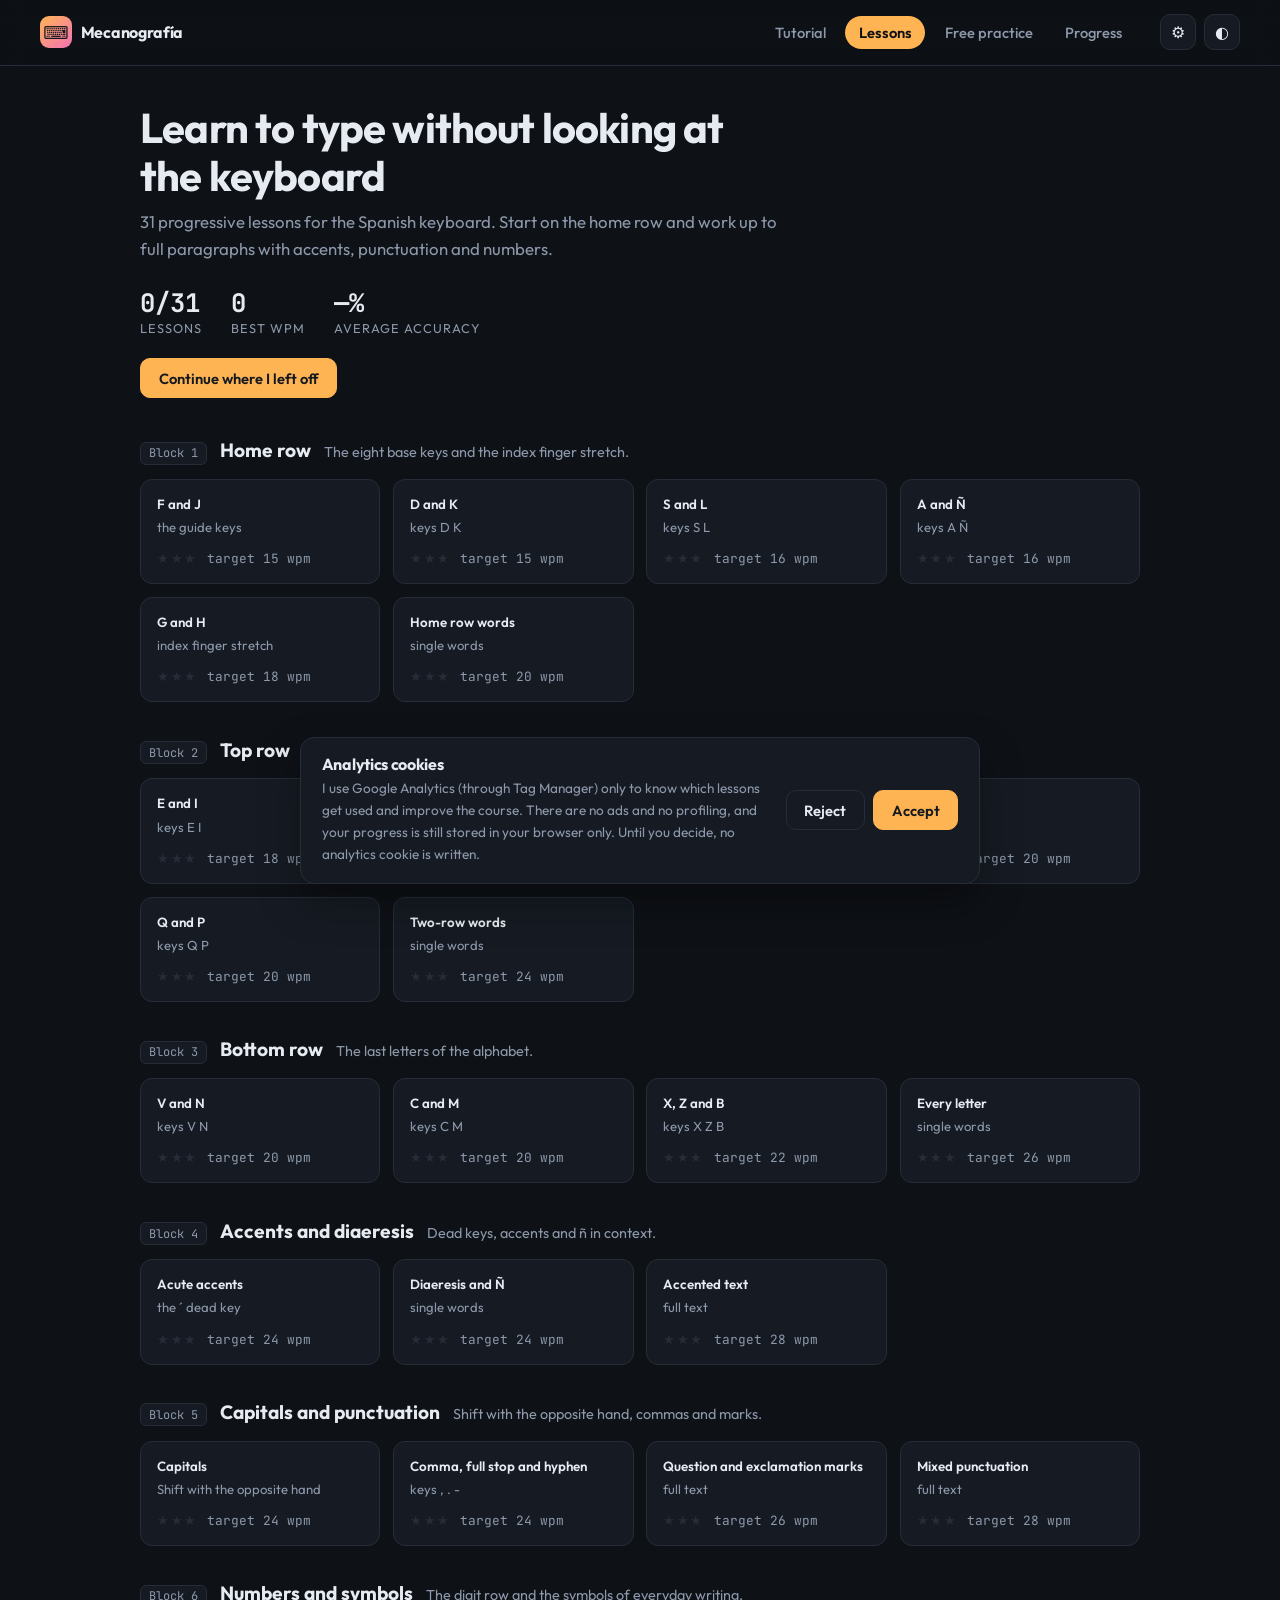
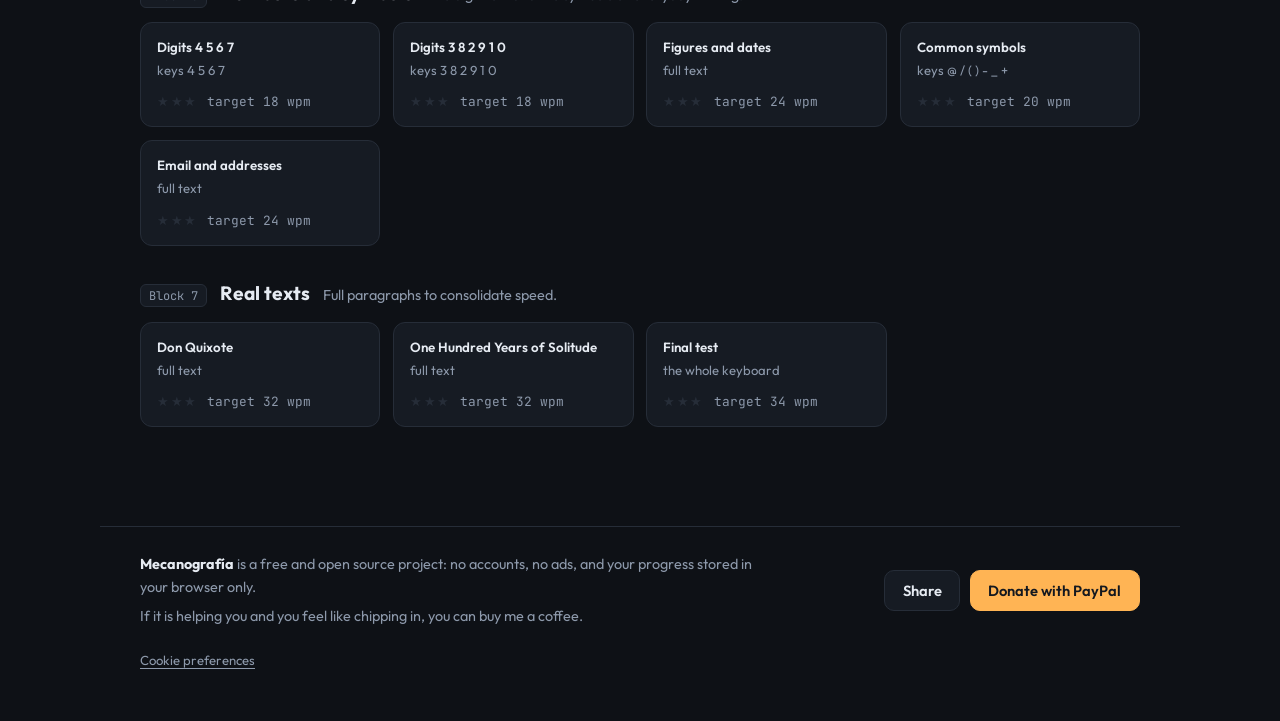
==== en/index.html @ 57cec9a4 "Publish one page per interface language The interface spoke two languages but the site was a single " ====
<!DOCTYPE html>
<html lang="en">
  <head>
    <meta charset="utf-8" />
    <meta name="viewport" content="width=device-width, initial-scale=1" />
    <!-- Google Consent Mode v2 defaults: nothing is stored until accepted -->
    <script>
      window.dataLayer = window.dataLayer || [];
      function gtag() {
        dataLayer.push(arguments);
      }
      gtag('consent', 'default', {
        ad_storage: 'denied',
        ad_user_data: 'denied',
        ad_personalization: 'denied',
        analytics_storage: 'denied',
        personalization_storage: 'denied',
        functionality_storage: 'granted',
        security_storage: 'granted',
        wait_for_update: 500,
      });
    </script>

    <!-- Google Tag Manager -->
    <script>
      (function (w, d, s, l, i) {
        w[l] = w[l] || [];
        w[l].push({ 'gtm.start': new Date().getTime(), event: 'gtm.js' });
        var f = d.getElementsByTagName(s)[0],
          j = d.createElement(s),
          dl = l != 'dataLayer' ? '&l=' + l : '';
        j.async = true;
        j.src = 'https://www.googletagmanager.com/gtm.js?id=' + i + dl;
        f.parentNode.insertBefore(j, f);
      })(window, document, 'script', 'dataLayer', 'GTM-M7VBLNGF');
    </script>
    <!-- End Google Tag Manager -->
    <!-- i18n:head — generated by tools/build-pages.mjs; edit the copy in js/i18n-copy.js -->
    <title>Mecanografía — learn to type without looking</title>
    <meta name="description" content="Touch typing course for the Spanish and English keyboard: finger placement tutorial, 31 progressive lessons per layout, eleven on-screen keyboard types and speed and accuracy statistics." />
    <link rel="canonical" href="https://dibanez.github.io/mecanografia/en/" />
    <link rel="alternate" hreflang="es" href="https://dibanez.github.io/mecanografia/" />
    <link rel="alternate" hreflang="en" href="https://dibanez.github.io/mecanografia/en/" />
    <link rel="alternate" hreflang="x-default" href="https://dibanez.github.io/mecanografia/" />
    <!-- Link preview. Update SITE in tools/build-pages.mjs if the site moves off GitHub Pages. -->
    <meta property="og:type" content="website" />
    <meta property="og:site_name" content="Mecanografía" />
    <meta property="og:title" content="Mecanografía — learn to type without looking" />
    <meta property="og:description" content="Free touch typing course for the Spanish and English keyboard: finger placement tutorial, 31 progressive lessons, on-screen keyboard and speed statistics." />
    <meta property="og:url" content="https://dibanez.github.io/mecanografia/en/" />
    <meta property="og:image" content="https://dibanez.github.io/mecanografia/og.png" />
    <meta property="og:image:width" content="1200" />
    <meta property="og:image:height" content="630" />
    <meta property="og:locale" content="en_GB" />
    <meta property="og:locale:alternate" content="es_ES" />
    <meta name="twitter:card" content="summary_large_image" />
    <!-- /i18n:head -->
    <link rel="icon" href="data:image/svg+xml,<svg xmlns='http://www.w3.org/2000/svg' viewBox='0 0 100 100'><text y='.9em' font-size='90'>⌨️</text></svg>" />
    <link rel="preconnect" href="https://fonts.googleapis.com" />
    <link rel="preconnect" href="https://fonts.gstatic.com" crossorigin />
    <link
      href="https://fonts.googleapis.com/css2?family=Outfit:wght@400;600;700&family=JetBrains+Mono:wght@400;500;700&display=swap"
      rel="stylesheet"
    />
    <link rel="stylesheet" href="../css/styles.css" />
  </head>
  <body>
    <!-- Google Tag Manager (noscript) -->
    <noscript
      ><iframe
        src="https://www.googletagmanager.com/ns.html?id=GTM-M7VBLNGF"
        height="0"
        width="0"
        style="display: none; visibility: hidden"
      ></iframe
    ></noscript>
    <!-- End Google Tag Manager (noscript) -->

    <header class="topbar">
      <a class="brand" href="#/lecciones">
        <span class="brand__mark">⌨</span>
        <span class="brand__name">Mecanografía</span>
      </a>
      <nav class="nav">
        <a class="nav__link" href="#/tutorial" data-view="tutorial" data-i18n="nav.tutorial">Tutorial</a>
        <a class="nav__link" href="#/lecciones" data-view="lessons" data-i18n="nav.lessons">Lessons</a>
        <a class="nav__link" href="#/libre" data-view="free" data-i18n="nav.free">Free practice</a>
        <a class="nav__link" href="#/progreso" data-view="progress" data-i18n="nav.progress">Progress</a>
      </nav>
      <div class="topbar__actions">
        <a class="language-offer" id="language-offer" href="./" hidden></a>
        <button
          class="icon-button"
          id="settings-open"
          type="button"
          title="Settings"
          aria-label="Settings"
          data-i18n-attr="title:topbar.settings, aria-label:topbar.settings"
        >
          <span aria-hidden="true">⚙</span>
        </button>
        <button
          class="icon-button"
          id="theme-toggle"
          type="button"
          title="Switch theme"
          aria-label="Switch theme"
          data-i18n-attr="title:topbar.theme, aria-label:topbar.theme"
        >
          <span aria-hidden="true">◐</span>
        </button>
      </div>
    </header>

    <main id="main">
      <!-- Tutorial -->
      <section class="view" id="view-tutorial" hidden>
        <div class="hero">
          <h1 data-i18n="tutorial.title">How to start touch typing</h1>
          <p data-i18n-html="tutorial.intro">Typing without looking is a motor skill: you do not understand it, you train it. These seven steps are everything you need to know before the first lesson. You are practising with the <b id="tutorial-layout-name">—</b> layout on a <b id="tutorial-form-name">—</b> keyboard; you can change both in Settings.</p>
        </div>

        <ol class="steps">
          <li class="step">
            <h2 data-i18n="tutorial.step1.title">Set up your desk</h2>
            <p data-i18n="tutorial.step1.lead">Good posture prevents injuries and, along the way, removes mistakes.</p>
            <ul class="checklist">
              <li data-i18n-html="tutorial.step1.item1">Back against the chair and feet flat on the floor.</li>
              <li data-i18n-html="tutorial.step1.item2">Elbows close to your body, at roughly 90°.</li>
              <li data-i18n-html="tutorial.step1.item3">Wrists <b>in the air</b> and straight: the fingers move, not the arms.</li>
              <li data-i18n-html="tutorial.step1.item4">Top of the screen at eye level, about an arm away.</li>
              <li data-i18n-html="tutorial.step1.item5">Keyboard flat or barely tilted, centred with the space bar in front of you.</li>
            </ul>
          </li>

          <li class="step">
            <h2 data-i18n="tutorial.step2.title">Put your hands on the home row</h2>
            <p data-i18n="tutorial.step2.lead">The home row is the resting position: the eight non-thumb fingers always sit there and come back to it after every keystroke.</p>
            <div class="homerow">
              <div class="homerow__hand">
                <span class="homerow__label" data-i18n="tutorial.step2.left">Left hand</span>
                <span class="homerow__keys" id="tutorial-home-left"></span>
              </div>
              <div class="homerow__hand">
                <span class="homerow__label" data-i18n="tutorial.step2.right">Right hand</span>
                <span class="homerow__keys" id="tutorial-home-right"></span>
              </div>
            </div>
            <p data-i18n-html="tutorial.step2.bumps">Find the two <b>bumps</b> on the <kbd>F</kbd> and <kbd>J</kbd> keys: they are the tactile signal that lets you place your hands without looking. Rest your index fingers there, let the rest fall into place and keep the thumbs over the space bar.</p>
          </li>

          <li class="step">
            <h2 data-i18n="tutorial.step3.title">Every finger owns its territory</h2>
            <p data-i18n="tutorial.step3.lead">Each key is always pressed with the same finger, and that finger returns to its home key. Hover (or tap) a finger to see which keys it takes care of.</p>
            <div class="fingers-legend" id="tutorial-fingers"></div>
            <div class="tutorial__guide">
              <div class="hands" id="tutorial-hands"></div>
              <div class="keyboard" id="tutorial-keyboard" aria-hidden="true"></div>
            </div>
            <p class="step__note" data-i18n-html="tutorial.step3.note">Home row keys carry an underline. The index fingers are the only ones that stretch to two columns: <kbd>G</kbd> and <kbd>H</kbd> are theirs.</p>
          </li>

          <li class="step">
            <h2 data-i18n="tutorial.step4.title">Thumbs only press the space bar</h2>
            <p data-i18n-html="tutorial.step4.body">Nothing else. The usual advice is to always use the same thumb (the one on your dominant hand) and leave the other resting. Space is the most frequent key in any text: hitting it with a random finger costs you the hand position on every word.</p>
          </li>

          <li class="step">
            <h2 data-i18n="tutorial.step5.title">Capitals: Shift with the opposite hand</h2>
            <p data-i18n-html="tutorial.step5.body">For a letter on the left hand, hold <kbd>⇧</kbd> with the <b>right</b> little finger, and the other way round. Never with the same hand that presses the letter: it twists your wrist and costs you the home row. <kbd>Caps Lock</kbd> is not used to write text.</p>
            <p class="step__note" data-i18n-html="tutorial.step5.note">On the on-screen keyboard the letter and the Shift you need light up together.</p>
          </li>

          <li class="step">
            <h2 data-i18n="tutorial.step6.title">How to practise</h2>
            <ul class="checklist">
              <li data-i18n-html="tutorial.step6.item1"><b>Do not look at your hands.</b> Cover them with a cloth the first few days if you need to.</li>
              <li data-i18n-html="tutorial.step6.item2"><b>Accuracy before speed.</b> Speed arrives on its own; learnt mistakes do not leave on their own.</li>
              <li data-i18n-html="tutorial.step6.item3"><b>Steady rhythm.</b> Slow and regular beats bursts: your ear tells you when the rhythm breaks.</li>
              <li data-i18n-html="tutorial.step6.item4"><b>10-15 minutes a day.</b> Every day is worth far more than two hours on Sunday.</li>
              <li data-i18n-html="tutorial.step6.item5"><b>Always return to the home row</b> after every keystroke, even if it takes longer.</li>
              <li data-i18n-html="tutorial.step6.item6"><b>Repeat the lesson</b> until three stars before moving on.</li>
            </ul>
          </li>

          <li class="step">
            <h2 data-i18n="tutorial.step7.title">Common mistakes</h2>
            <ul class="checklist checklist--warn">
              <li data-i18n-html="tutorial.step7.item1">Watching the on-screen keyboard instead of the text: use it only when you get lost.</li>
              <li data-i18n-html="tutorial.step7.item2">Rushing before mastering the lesson: below 95% accuracy, slow down.</li>
              <li data-i18n-html="tutorial.step7.item3">Hitting the keys hard; brushing them is enough.</li>
              <li data-i18n-html="tutorial.step7.item4">Resting your wrists while typing.</li>
              <li data-i18n-html="tutorial.step7.item5">Always using the same Shift, or dodging the little finger with the one next to it.</li>
              <li data-i18n-html="tutorial.step7.item6">Looking down "only for the numbers": they are part of the course too.</li>
            </ul>
          </li>
        </ol>

        <div class="panel">
          <h3 data-i18n="tutorial.speed.title">What speed to expect</h3>
          <p data-i18n="tutorial.speed.lead">WPM is words per minute, counting five keystrokes per word. Writing by hand is about 20 WPM; hunting and pecking with two fingers, between 25 and 30.</p>
          <div class="table-wrap">
            <table class="table">
              <thead>
                <tr>
                  <th data-i18n="tutorial.speed.col1">wpm</th>
                  <th data-i18n="tutorial.speed.col2">Level</th>
                </tr>
              </thead>
              <tbody>
                <tr><td>15-25</td><td data-i18n="tutorial.speed.row1">You already type without looking. The goal of the first blocks.</td></tr>
                <tr><td>30-40</td><td data-i18n="tutorial.speed.row2">Fluency: you type almost as fast as you think the sentence.</td></tr>
                <tr><td>50-60</td><td data-i18n="tutorial.speed.row3">Solid professional level.</td></tr>
                <tr><td>70+</td><td data-i18n="tutorial.speed.row4">Fast: from here on accuracy rules, not the fingers.</td></tr>
              </tbody>
            </table>
          </div>
          <div class="panel__actions">
            <button class="button button--primary" id="tutorial-start" type="button"></button>
          </div>
        </div>
      </section>

      <!-- Lessons -->
      <section class="view" id="view-lessons" hidden>
        <div class="hero">
          <h1 data-i18n="lessons.title">Learn to type without looking at the keyboard</h1>
          <p id="hero-lead"></p>
          <div class="hero__stats" id="hero-stats"></div>
          <button class="button button--primary" id="continue-button" type="button" data-i18n="lessons.continue">Continue where I left off</button>
        </div>
        <div id="blocks"></div>
      </section>

      <!-- Practice -->
      <section class="view view--practice" id="view-practice" hidden>
        <div class="practice__head">
          <div>
            <a class="back-link" href="#/lecciones" data-i18n="practice.back">← Lessons</a>
            <h2 id="practice-title">Lección</h2>
            <p class="practice__subtitle" id="practice-subtitle"></p>
          </div>
          <div class="practice__controls">
            <button class="button" id="restart-button" type="button">
              <span data-i18n="practice.restart">Restart</span> <kbd>Esc</kbd>
            </button>
            <button class="button" id="next-button" type="button" hidden data-i18n="practice.next">Next lesson →</button>
          </div>
        </div>

        <div class="metrics">
          <div class="metric"><span class="metric__value" id="metric-wpm">0</span><span class="metric__label" data-i18n="metric.wpm">wpm</span></div>
          <div class="metric"><span class="metric__value" id="metric-accuracy">100%</span><span class="metric__label" data-i18n="metric.accuracy">accuracy</span></div>
          <div class="metric"><span class="metric__value" id="metric-errors">0</span><span class="metric__label" data-i18n="metric.errors">errors</span></div>
          <div class="metric"><span class="metric__value" id="metric-time">0:00</span><span class="metric__label" data-i18n="metric.time">time</span></div>
        </div>
        <div class="progressbar"><div class="progressbar__fill" id="progress-fill"></div></div>

        <div
          class="typing"
          id="typing"
          tabindex="0"
          role="textbox"
          aria-label="Typing area"
          data-i18n-attr="aria-label:practice.area"
        >
          <div class="typing__text" id="typing-text"></div>
          <div class="typing__hint" id="typing-hint" data-i18n="practice.hint">Start typing to run the clock</div>
        </div>

        <div class="guide">
          <div class="hands" id="hands"></div>
          <div class="keyboard" id="keyboard" aria-hidden="true"></div>
        </div>
      </section>

      <!-- Free practice -->
      <section class="view" id="view-free" hidden>
        <div class="panel">
          <h2 data-i18n="free.title">Free practice</h2>
          <p data-i18n="free.lead">Paste whatever text you want to practise and press start.</p>
          <textarea
            id="free-text"
            rows="6"
            placeholder="Type or paste your text here…"
            data-i18n-attr="placeholder:free.placeholder"
          ></textarea>
          <div class="panel__actions">
            <button class="button button--primary" id="free-start" type="button" data-i18n="free.start">Start</button>
            <button class="button" id="free-sample" type="button" data-i18n="free.sample">Sample text</button>
          </div>
        </div>
      </section>

      <!-- Progress -->
      <section class="view" id="view-progress" hidden>
        <div class="view__head">
          <h2 data-i18n="progress.title">Your progress</h2>
          <button class="button" id="share-progress" type="button" data-i18n="progress.share">Share my progress</button>
        </div>
        <div class="metrics metrics--wide" id="progress-summary"></div>
        <div class="panel">
          <h3 data-i18n="progress.chart">Speed per session</h3>
          <div class="chart" id="progress-chart"></div>
        </div>
        <div class="panel">
          <h3 data-i18n="progress.weak">The keys that fight back</h3>
          <div class="chips" id="weak-keys"></div>
        </div>
        <div class="panel">
          <h3 data-i18n="progress.history">History</h3>
          <div class="table-wrap"><table class="table" id="history-table"></table></div>
          <div class="panel__actions">
            <button class="button button--danger" id="clear-progress" type="button" data-i18n="progress.clear">Delete progress</button>
          </div>
        </div>
      </section>
    </main>

    <footer class="footer">
      <div class="footer__text">
        <p data-i18n-html="footer.pitch"><b>Mecanografía</b> is a free and open source project: no accounts, no ads, and your progress stored in your browser only.</p>
        <p data-i18n="footer.donateLead">If it is helping you and you feel like chipping in, you can buy me a coffee.</p>
      </div>
      <div class="footer__actions">
        <button class="button" id="share-project" type="button" data-i18n="footer.share">Share</button>
        <a
          class="button button--primary footer__donate"
          href="https://paypal.me/dibanez1979"
          target="_blank"
          rel="noopener noreferrer"
          data-i18n="footer.donate"
          >Donate with PayPal</a>
      </div>
      <p class="footer__legal">
        <button class="link-button" id="consent-settings" type="button" data-i18n="footer.consent">Cookie preferences</button>
      </p>
    </footer>

    <!-- Cookie banner -->
    <section
      class="consent"
      id="consent-banner"
      role="dialog"
      aria-label="Cookie notice"
      data-i18n-attr="aria-label:consent.label"
      hidden
    >
      <div class="consent__text">
        <h2 data-i18n="consent.title">Analytics cookies</h2>
        <p data-i18n="consent.body">I use Google Analytics (through Tag Manager) only to know which lessons get used and improve the course. There are no ads and no profiling, and your progress is still stored in your browser only. Until you decide, no analytics cookie is written.</p>
      </div>
      <div class="consent__actions">
        <button class="button" type="button" data-consent="denied" data-i18n="consent.deny">Reject</button>
        <button class="button button--primary" type="button" data-consent="granted" data-i18n="consent.accept">Accept</button>
      </div>
    </section>

    <!-- Settings: interface language, layout and physical keyboard shape -->
    <dialog class="settings" id="settings-dialog">
      <h2 data-i18n="settings.title">Settings</h2>

      <label class="field">
        <span class="field__label" data-i18n="settings.language">Interface language</span>
        <select class="select" id="setting-language"></select>
      </label>

      <label class="field">
        <span class="field__label" data-i18n="settings.layout">Keyboard layout</span>
        <select class="select" id="setting-layout"></select>
      </label>
      <p class="field__hint" data-i18n="settings.layoutHint">The layout decides which character each key types, and with it the course: Spanish or English keyboard.</p>
      <p class="field__hint field__hint--warn" id="setting-apple-note" hidden></p>

      <label class="field">
        <span class="field__label" data-i18n="settings.form">Keyboard type</span>
        <select class="select" id="setting-form"></select>
      </label>
      <p class="field__hint" id="setting-form-note"></p>
      <p class="field__hint field__hint--warn" id="setting-layer-note" hidden data-i18n="settings.layerNote">On this keyboard the digits and some symbols live on a layer. Whenever one comes up, the layer key lights up.</p>

      <div class="settings__preview"><div class="keyboard" id="settings-keyboard" aria-hidden="true"></div></div>

      <fieldset class="settings__group">
        <legend data-i18n="settings.display">While practising</legend>
        <label class="check">
          <input type="checkbox" id="setting-keyboard" />
          <span data-i18n="settings.showKeyboard">Show the on-screen keyboard</span>
        </label>
        <label class="check">
          <input type="checkbox" id="setting-hands" />
          <span data-i18n="settings.showHands">Show the hand guide</span>
        </label>
      </fieldset>

      <div class="settings__actions">
        <button class="button button--primary" id="settings-close" type="button" data-i18n="settings.close">Close</button>
      </div>
    </dialog>

    <!-- Share dialog (fallback when the browser has no native share sheet) -->
    <dialog class="share" id="share-dialog">
      <h2 id="share-title" data-i18n="share.title">Share</h2>
      <p class="share__preview" id="share-preview"></p>
      <div class="share__targets" id="share-targets"></div>
      <div class="share__actions">
        <button class="button" id="share-copy" type="button" data-i18n="share.copy">Copy text and link</button>
        <button class="button" id="share-close" type="button" data-i18n="share.close">Close</button>
      </div>
    </dialog>

    <!-- Result dialog -->
    <dialog class="result" id="result-dialog">
      <h2 id="result-title" data-i18n="result.title">Lesson completed!</h2>
      <div class="result__stars" id="result-stars"></div>
      <div class="metrics">
        <div class="metric"><span class="metric__value" id="result-wpm">0</span><span class="metric__label" data-i18n="metric.wpm">wpm</span></div>
        <div class="metric"><span class="metric__value" id="result-accuracy">0%</span><span class="metric__label" data-i18n="metric.accuracy">accuracy</span></div>
        <div class="metric"><span class="metric__value" id="result-errors">0</span><span class="metric__label" data-i18n="metric.errors">errors</span></div>
        <div class="metric"><span class="metric__value" id="result-time">0:00</span><span class="metric__label" data-i18n="metric.time">time</span></div>
      </div>
      <p class="result__note" id="result-note"></p>
      <div class="result__actions">
        <button class="button" id="result-share" type="button" data-i18n="share.title">Share</button>
        <button class="button" id="result-repeat" type="button" data-i18n="result.repeat">Repeat</button>
        <button class="button button--primary" id="result-next" type="button" data-i18n="result.next">Next lesson</button>
      </div>
    </dialog>

    <script type="module" src="../js/consent.js"></script>
    <script type="module" src="../js/app.js"></script>
  </body>
</html>
---- css/styles.css ----
/* ---------------------------------------------------------------- tokens */
:root {
  --bg: #0e1116;
  --bg-elevated: #161b23;
  --bg-sunken: #0a0d12;
  --border: #262d38;
  --text: #e6ebf2;
  --text-muted: #8d99ab;
  --accent: #ffb454;
  --accent-strong: #ff9f1c;
  --ok: #46d39a;
  --error: #ff5f6d;
  --radius: 14px;
  --shadow: 0 18px 40px rgb(0 0 0 / 35%);

  --finger-5: #f472b6; /* meñique */
  --finger-4: #a78bfa; /* anular */
  --finger-3: #38bdf8; /* corazón */
  --finger-2: #34d399; /* índice */
  --finger-t: #fbbf24; /* pulgar */

  --font-ui: 'Outfit', system-ui, -apple-system, 'Segoe UI', sans-serif;
  --font-mono: 'JetBrains Mono', ui-monospace, 'SF Mono', 'Cascadia Mono', monospace;
}

[data-theme='light'] {
  --bg: #f6f7fb;
  --bg-elevated: #ffffff;
  --bg-sunken: #eceff5;
  --border: #dfe3ec;
  --text: #131722;
  --text-muted: #5f6b80;
  --accent: #e07b00;
  --accent-strong: #c96a00;
  --ok: #129b6c;
  --error: #d92b3d;
  --shadow: 0 12px 30px rgb(16 24 40 / 10%);
}

* { box-sizing: border-box; }

body {
  margin: 0;
  background: var(--bg);
  color: var(--text);
  font-family: var(--font-ui);
  -webkit-font-smoothing: antialiased;
}

h1, h2, h3 { line-height: 1.15; letter-spacing: -0.02em; }
h1 { font-size: clamp(1.8rem, 4vw, 2.6rem); margin: 0 0 0.6rem; }
h2 { font-size: 1.5rem; margin: 0 0 0.4rem; }
h3 { font-size: 1.05rem; margin: 0 0 0.8rem; }
p { color: var(--text-muted); line-height: 1.6; margin: 0 0 1rem; }

kbd {
  font-family: var(--font-mono);
  font-size: 0.7em;
  padding: 0.1em 0.4em;
  border: 1px solid var(--border);
  border-bottom-width: 2px;
  border-radius: 5px;
  color: var(--text-muted);
}

/* --------------------------------------------------------------- topbar */
.topbar {
  display: flex;
  align-items: center;
  gap: 1.5rem;
  padding: 0.9rem clamp(1rem, 4vw, 2.5rem);
  border-bottom: 1px solid var(--border);
  background: color-mix(in srgb, var(--bg) 85%, transparent);
  position: sticky;
  top: 0;
  z-index: 10;
  backdrop-filter: blur(10px);
}

.brand { display: flex; align-items: center; gap: 0.55rem; text-decoration: none; color: var(--text); }
.brand__mark {
  display: grid;
  place-items: center;
  width: 32px; height: 32px;
  border-radius: 9px;
  background: linear-gradient(140deg, var(--accent), var(--finger-5));
  color: #14181f;
  font-size: 1.1rem;
}
.brand__name { font-weight: 700; letter-spacing: -0.02em; }

.nav { display: flex; gap: 0.35rem; margin-left: auto; }
.nav__link {
  padding: 0.45rem 0.85rem;
  border-radius: 999px;
  color: var(--text-muted);
  text-decoration: none;
  font-size: 0.92rem;
  font-weight: 500;
}
.nav__link:hover { color: var(--text); background: var(--bg-elevated); }
.nav__link.is-active { color: var(--bg); background: var(--accent); font-weight: 600; }

.icon-button {
  width: 36px; height: 36px;
  border-radius: 10px;
  border: 1px solid var(--border);
  background: var(--bg-elevated);
  color: var(--text);
  cursor: pointer;
  font-size: 1rem;
}
.icon-button:hover { border-color: var(--accent); }

@media (max-width: 640px) {
  .topbar { flex-wrap: wrap; gap: 0.6rem 0.8rem; }
  .nav { order: 3; width: 100%; margin-left: 0; justify-content: space-between; overflow-x: auto; }
  .nav__link { flex: 1 0 auto; text-align: center; padding: 0.45rem 0.55rem; font-size: 0.85rem; white-space: nowrap; }
  .topbar__actions { margin-left: auto; }
}

/* ---------------------------------------------------------------- layout */
main { max-width: 1080px; margin: 0 auto; padding: clamp(1.2rem, 3vw, 2.5rem) clamp(1rem, 4vw, 2.5rem) 4rem; }
.view[hidden] { display: none; }

.button {
  font-family: inherit;
  font-size: 0.92rem;
  font-weight: 600;
  padding: 0.6rem 1.1rem;
  border-radius: 10px;
  border: 1px solid var(--border);
  background: var(--bg-elevated);
  color: var(--text);
  cursor: pointer;
  transition: transform 0.08s ease, border-color 0.15s ease;
}
.button:hover { border-color: var(--accent); }
.button:active { transform: translateY(1px); }
.button--primary { background: var(--accent); border-color: var(--accent); color: #14181f; }
.button--primary:hover { background: var(--accent-strong); border-color: var(--accent-strong); }
.button--danger { color: var(--error); }
.button--danger:hover { border-color: var(--error); }

.panel {
  background: var(--bg-elevated);
  border: 1px solid var(--border);
  border-radius: var(--radius);
  padding: 1.4rem;
  margin-bottom: 1.5rem;
}
.panel__actions { display: flex; gap: 0.6rem; flex-wrap: wrap; margin-top: 1rem; }

textarea {
  width: 100%;
  font-family: var(--font-mono);
  font-size: 0.95rem;
  line-height: 1.6;
  padding: 0.9rem;
  border-radius: 10px;
  border: 1px solid var(--border);
  background: var(--bg-sunken);
  color: var(--text);
  resize: vertical;
}
textarea:focus { outline: 2px solid var(--accent); outline-offset: 1px; }

/* ------------------------------------------------------------------ hero */
.hero { margin-bottom: 2.5rem; max-width: 640px; }
.hero p { font-size: 1.05rem; }
.hero__stats { display: flex; gap: 1.8rem; margin: 1.4rem 0; flex-wrap: wrap; }
.hero__stat { display: flex; flex-direction: column; }
.hero__stat b { font-size: 1.6rem; font-family: var(--font-mono); }
.hero__stat span { font-size: 0.8rem; color: var(--text-muted); text-transform: uppercase; letter-spacing: 0.08em; }

/* --------------------------------------------------------------- lessons */
.block { margin-bottom: 2.2rem; }
.block__head { display: flex; align-items: baseline; gap: 0.8rem; margin-bottom: 0.9rem; flex-wrap: wrap; }
.block__number {
  font-family: var(--font-mono);
  font-size: 0.75rem;
  padding: 0.15rem 0.5rem;
  border-radius: 6px;
  background: var(--bg-elevated);
  border: 1px solid var(--border);
  color: var(--text-muted);
}
.block__title { font-size: 1.2rem; font-weight: 700; }
.block__description { color: var(--text-muted); font-size: 0.9rem; }

.lesson-grid { display: grid; grid-template-columns: repeat(auto-fill, minmax(210px, 1fr)); gap: 0.8rem; }

.lesson-card {
  display: flex;
  flex-direction: column;
  gap: 0.45rem;
  text-align: left;
  padding: 1rem;
  border-radius: 12px;
  border: 1px solid var(--border);
  background: var(--bg-elevated);
  color: inherit;
  font-family: inherit;
  cursor: pointer;
  position: relative;
  overflow: hidden;
  transition: transform 0.12s ease, border-color 0.12s ease;
}
.lesson-card:hover { transform: translateY(-2px); border-color: var(--accent); }
.lesson-card.is-done { border-color: color-mix(in srgb, var(--ok) 45%, var(--border)); }
.lesson-card__title { font-weight: 600; }
.lesson-card__subtitle { font-size: 0.82rem; color: var(--text-muted); }
.lesson-card__meta { display: flex; align-items: center; gap: 0.6rem; margin-top: auto; padding-top: 0.5rem; font-size: 0.8rem; color: var(--text-muted); font-family: var(--font-mono); }
.stars { letter-spacing: 0.12em; color: var(--accent); }
.stars--empty { color: var(--border); }

/* -------------------------------------------------------------- practice */
.view--practice { max-width: 1080px; }
.practice__head { display: flex; justify-content: space-between; align-items: flex-start; gap: 1rem; flex-wrap: wrap; margin-bottom: 1.2rem; }
.practice__subtitle { margin: 0; font-size: 0.9rem; }
.practice__controls { display: flex; gap: 0.5rem; }
.back-link { display: inline-block; margin-bottom: 0.5rem; color: var(--text-muted); text-decoration: none; font-size: 0.85rem; }
.back-link:hover { color: var(--accent); }

.metrics { display: flex; gap: 0.7rem; flex-wrap: wrap; margin-bottom: 0.7rem; }
.metrics--wide { margin-bottom: 1.5rem; }
.metric {
  flex: 1 1 110px;
  background: var(--bg-elevated);
  border: 1px solid var(--border);
  border-radius: 12px;
  padding: 0.7rem 0.9rem;
  display: flex;
  flex-direction: column;
  gap: 0.15rem;
}
.metric__value { font-family: var(--font-mono); font-size: 1.5rem; font-weight: 700; line-height: 1; }
.metric__label { font-size: 0.72rem; text-transform: uppercase; letter-spacing: 0.09em; color: var(--text-muted); }

.progressbar { height: 5px; border-radius: 999px; background: var(--bg-sunken); overflow: hidden; margin-bottom: 1.4rem; }
.progressbar__fill { height: 100%; width: 0; background: linear-gradient(90deg, var(--accent), var(--ok)); transition: width 0.15s ease; }

.typing {
  background: var(--bg-elevated);
  border: 1px solid var(--border);
  border-radius: var(--radius);
  padding: 1.6rem clamp(1rem, 3vw, 2rem);
  margin-bottom: 1.4rem;
  cursor: text;
  outline: none;
}
.typing:focus-visible, .typing.is-focused { border-color: var(--accent); }
.typing__text {
  font-family: var(--font-mono);
  font-size: clamp(1.05rem, 2.4vw, 1.45rem);
  line-height: 2.1;
  letter-spacing: 0.02em;
  word-break: normal;
  overflow-wrap: break-word;
}
.typing__hint { margin-top: 1rem; font-size: 0.82rem; color: var(--text-muted); }

.word { white-space: nowrap; }
.ch { position: relative; border-radius: 3px; transition: color 0.06s linear; color: var(--text-muted); }
.ch--space { white-space: pre; }
.ch.is-correct { color: var(--ok); }
.ch.is-fixed { color: color-mix(in srgb, var(--ok) 55%, var(--text-muted)); }
.ch.is-wrong { color: var(--error); background: color-mix(in srgb, var(--error) 22%, transparent); }
.ch.is-wrong.ch--space { background: color-mix(in srgb, var(--error) 40%, transparent); }
.ch.is-current { color: var(--text); background: color-mix(in srgb, var(--accent) 26%, transparent); box-shadow: inset 0 -2px 0 var(--accent); }
.typing.is-shaking { animation: shake 0.16s ease; }

@keyframes shake {
  0%, 100% { transform: translateX(0); }
  33% { transform: translateX(-3px); }
  66% { transform: translateX(3px); }
}

/* ---------------------------------------------------- keyboard and hands */
.guide { display: grid; grid-template-columns: minmax(0, 1fr); gap: 1.2rem; }
@media (min-width: 900px) { .guide { grid-template-columns: 210px minmax(0, 1fr); align-items: center; } }

.keyboard {
  --key-unit: 40px;
  display: flex;
  align-items: flex-start;
  gap: 16px;
  background: var(--bg-elevated);
  border: 1px solid var(--border);
  border-radius: var(--radius);
  padding: 10px;
  overflow-x: auto;
}
.keyboard[hidden], .hands[hidden] { display: none; }

.keyboard__section { flex: 0 0 auto; display: flex; flex-direction: column; }
.keyboard__lines { display: flex; flex-direction: column; gap: 5px; }
.keyboard__row { display: flex; gap: 5px; }
.keyboard__column { display: flex; flex-direction: column; gap: 5px; }

/* Columnar boards stagger each column by the length of its finger. */
.keyboard__section--columns .keyboard__lines { flex-direction: row; gap: 5px; align-items: flex-start; }
.keyboard__section--columns .keyboard__column {
  transform: translateY(calc(var(--offset, 0) * var(--key-unit)));
}
/* Columns are shifted with a transform, so the cluster clears the deepest one. */
.keyboard__thumbs { display: flex; gap: 5px; margin-top: calc(var(--key-unit) * 0.45); }
.keyboard__thumbs .key { font-size: 0.6rem; }
.keyboard__thumbs--left { justify-content: flex-end; transform: rotate(7deg); transform-origin: top right; }
.keyboard__thumbs--right { justify-content: flex-start; transform: rotate(-7deg); transform-origin: top left; }

/* Two-piece boards: a wider gap and a hint of tenting. */
.keyboard--split { gap: 34px; padding: 18px 14px; }
.keyboard--split .keyboard__section { transform-origin: bottom center; }
.keyboard--split .keyboard__section[data-section='left'] { transform: rotate(-2.5deg); }
.keyboard--split .keyboard__section[data-section='right'] { transform: rotate(2.5deg); }

.key {
  flex: 0 0 auto;
  width: calc(var(--key-unit) * var(--w, 1));
  height: var(--key-unit);
  border-radius: 7px;
  border: 1px solid var(--border);
  background: var(--bg-sunken);
  color: var(--text-muted);
  font-family: var(--font-mono);
  font-size: 0.72rem;
  line-height: 1.15;
  white-space: pre-line;
  text-align: center;
  display: grid;
  place-items: center;
  position: relative;
  overflow: hidden;
  padding: 0 2px;
  transition: background 0.08s ease, color 0.08s ease, transform 0.08s ease;
}
.key--spacer { visibility: hidden; }
/* Laptop and Apple boards stack ↑ and ↓ in the height of a single key. */
.key-stack { flex: 0 0 auto; display: flex; flex-direction: column; gap: 2px; }
.key--half { height: calc((var(--key-unit) - 2px) / 2); font-size: 0.5rem; border-radius: 5px; }
.key--glyph { font-family: var(--font-ui); font-size: 0.95rem; }
.key--half.key--glyph { font-size: 0.7rem; }
.key--half.key--home::after { display: none; }
.key--layer { border-style: dashed; }
@media (max-width: 700px) { .keyboard { --key-unit: 32px; } .key { font-size: 0.62rem; } }

.key--home::after {
  content: '';
  position: absolute;
  bottom: 5px;
  width: 12px;
  height: 2px;
  border-radius: 2px;
  background: currentColor;
  opacity: 0.6;
}
.key.is-next {
  background: var(--finger-color, var(--accent));
  border-color: var(--finger-color, var(--accent));
  color: #14181f;
  font-weight: 700;
  transform: translateY(-1px);
  box-shadow: 0 0 0 3px color-mix(in srgb, var(--finger-color, var(--accent)) 28%, transparent);
}
.key.is-modifier { background: color-mix(in srgb, var(--finger-color, var(--accent)) 35%, var(--bg-sunken)); color: var(--text); }
.key.is-pressed { transform: translateY(2px); background: color-mix(in srgb, var(--text) 18%, var(--bg-sunken)); }
.key.is-error { background: color-mix(in srgb, var(--error) 60%, var(--bg-sunken)); color: #fff; }
/* The character is not on a drawn key: it lives behind the layer key. */
.key.is-layer {
  border-style: dashed;
  border-color: var(--accent);
  color: var(--accent);
  background: color-mix(in srgb, var(--accent) 18%, var(--bg-sunken));
}

.hands { display: flex; gap: 1.1rem; justify-content: center; }
.hand { display: flex; flex-direction: column; align-items: center; gap: 4px; }
.hand__fingers { display: flex; align-items: flex-end; gap: 4px; height: 74px; }
.hand--right .hand__fingers { flex-direction: row-reverse; }
.finger {
  width: 15px;
  border-radius: 8px 8px 3px 3px;
  background: var(--bg-sunken);
  border: 1px solid var(--border);
  transition: background 0.1s ease, height 0.1s ease;
}
.finger[data-length='1'] { height: 44px; }
.finger[data-length='2'] { height: 56px; }
.finger[data-length='3'] { height: 66px; }
.finger[data-length='4'] { height: 58px; }
.finger[data-length='thumb'] { height: 30px; width: 19px; border-radius: 8px; margin-left: 3px; }
.hand--right .finger[data-length='thumb'] { margin-left: 0; margin-right: 3px; }
.finger.is-active { background: var(--finger-color); border-color: var(--finger-color); box-shadow: 0 0 12px color-mix(in srgb, var(--finger-color) 55%, transparent); }
.hand__palm { width: 78px; height: 26px; border-radius: 6px 6px 16px 16px; background: var(--bg-sunken); border: 1px solid var(--border); }
.hand__label { font-size: 0.7rem; color: var(--text-muted); text-transform: uppercase; letter-spacing: 0.07em; }

.finger[data-finger$='5'] { --finger-color: var(--finger-5); }
.finger[data-finger$='4'] { --finger-color: var(--finger-4); }
.finger[data-finger$='3'] { --finger-color: var(--finger-3); }
.finger[data-finger$='2'] { --finger-color: var(--finger-2); }
.finger[data-finger$='t'] { --finger-color: var(--finger-t); }
.key[data-finger$='5'] { --finger-color: var(--finger-5); }
.key[data-finger$='4'] { --finger-color: var(--finger-4); }
.key[data-finger$='3'] { --finger-color: var(--finger-3); }
.key[data-finger$='2'] { --finger-color: var(--finger-2); }
.key[data-finger$='t'] { --finger-color: var(--finger-t); }

/* --------------------------------------------------------------- progress */
.chart { display: flex; align-items: flex-end; gap: 3px; height: 150px; padding-top: 0.5rem; }
.chart__bar { flex: 1 1 0; min-width: 3px; max-width: 26px; background: linear-gradient(180deg, var(--accent), color-mix(in srgb, var(--accent) 40%, transparent)); border-radius: 3px 3px 0 0; }
.chart__empty { color: var(--text-muted); font-size: 0.9rem; }

.chips { display: flex; gap: 0.5rem; flex-wrap: wrap; }
.chip {
  font-family: var(--font-mono);
  font-size: 0.85rem;
  padding: 0.35rem 0.7rem;
  border-radius: 999px;
  border: 1px solid var(--border);
  background: var(--bg-sunken);
}
.chip b { color: var(--error); }

.table-wrap { overflow-x: auto; }
.table { width: 100%; border-collapse: collapse; font-size: 0.9rem; }
.table th, .table td { text-align: left; padding: 0.55rem 0.7rem; border-bottom: 1px solid var(--border); }
.table th { color: var(--text-muted); font-weight: 600; font-size: 0.78rem; text-transform: uppercase; letter-spacing: 0.06em; }
.table td:not(:first-child) { font-family: var(--font-mono); }

/* ----------------------------------------------------------------- dialog */
.result {
  border: 1px solid var(--border);
  border-radius: var(--radius);
  background: var(--bg-elevated);
  color: var(--text);
  box-shadow: var(--shadow);
  padding: 1.8rem;
  max-width: 460px;
  width: calc(100vw - 2rem);
}
.result::backdrop { background: rgb(4 6 10 / 65%); backdrop-filter: blur(3px); }
.result .metrics { display: grid; grid-template-columns: repeat(2, minmax(0, 1fr)); }
.result__stars { font-size: 2rem; letter-spacing: 0.2em; color: var(--accent); margin-bottom: 1rem; }
.result__note { font-size: 0.9rem; }
.result__actions { display: flex; gap: 0.6rem; justify-content: flex-end; }

@media (prefers-reduced-motion: reduce) {
  * { animation: none !important; transition: none !important; }
}

/* ------------------------------------------------------------- settings */
.settings {
  border: 1px solid var(--border);
  border-radius: var(--radius);
  background: var(--bg-elevated);
  color: var(--text);
  box-shadow: var(--shadow);
  padding: 1.6rem;
  max-width: 560px;
  width: calc(100vw - 2rem);
}
.settings::backdrop { background: rgb(4 6 10 / 65%); backdrop-filter: blur(3px); }
.settings h2 { margin-bottom: 1rem; }

.field { display: flex; align-items: center; justify-content: space-between; gap: 1rem; margin-bottom: 0.5rem; }
.field__label { font-size: 0.92rem; font-weight: 600; }
.field .select { min-width: 220px; }
.field__hint { font-size: 0.8rem; color: var(--text-muted); margin: 0 0 1.1rem; line-height: 1.45; }
.field__hint--warn { border-left: 2px solid var(--accent); padding-left: 0.7rem; }

.settings__preview { margin-bottom: 1.2rem; }
.settings__preview .keyboard { --key-unit: 26px; padding: 10px; gap: 12px; }
.settings__preview .keyboard--split { gap: 22px; padding: 14px 10px; }
.settings__preview .key { font-size: 0.6rem; }

.settings__group { border: 1px solid var(--border); border-radius: 10px; padding: 0.8rem 1rem; margin: 0 0 1.2rem; }
.settings__group legend { font-size: 0.78rem; text-transform: uppercase; letter-spacing: 0.08em; color: var(--text-muted); padding: 0 0.4rem; }
.check { display: flex; align-items: center; gap: 0.6rem; font-size: 0.9rem; margin: 0.3rem 0; cursor: pointer; }
.check input { accent-color: var(--accent); width: 16px; height: 16px; }
.settings__actions { display: flex; justify-content: flex-end; }

@media (max-width: 560px) {
  .field { flex-direction: column; align-items: stretch; gap: 0.35rem; }
  .field .select { min-width: 0; width: 100%; }
}

/* --------------------------------------------------------------- select */
.select {
  font-family: inherit;
  font-size: 0.85rem;
  padding: 0.45rem 0.6rem;
  border-radius: 10px;
  border: 1px solid var(--border);
  background: var(--bg-elevated);
  color: var(--text);
  cursor: pointer;
}
.select:hover { border-color: var(--accent); }
.select:focus-visible { outline: 2px solid var(--accent); outline-offset: 1px; }
.topbar__actions { display: flex; align-items: center; gap: 0.5rem; }

/* Offer of another published language; never an automatic redirect. */
.language-offer {
  font-size: 0.82rem;
  font-weight: 600;
  padding: 0.4rem 0.7rem;
  border-radius: 999px;
  border: 1px solid var(--border);
  color: var(--text-muted);
  text-decoration: none;
  white-space: nowrap;
}
.language-offer:hover { border-color: var(--accent); color: var(--accent); }
.language-offer[hidden] { display: none; }
@media (max-width: 640px) { .language-offer { display: none; } }

/* -------------------------------------------------------------- tutorial */
.steps { list-style: none; counter-reset: step; margin: 0 0 1.5rem; padding: 0; }
.step {
  counter-increment: step;
  position: relative;
  background: var(--bg-elevated);
  border: 1px solid var(--border);
  border-radius: var(--radius);
  padding: 1.4rem 1.4rem 1.4rem 3.6rem;
  margin-bottom: 1rem;
}
.step::before {
  content: counter(step);
  position: absolute;
  left: 1.2rem;
  top: 1.35rem;
  width: 1.7rem;
  height: 1.7rem;
  display: grid;
  place-items: center;
  border-radius: 50%;
  background: var(--accent);
  color: #14181f;
  font-family: var(--font-mono);
  font-size: 0.85rem;
  font-weight: 700;
}
.step h2 { font-size: 1.15rem; margin-bottom: 0.5rem; }
.step p:last-child { margin-bottom: 0; }
.step__note { font-size: 0.85rem; padding-left: 0.8rem; border-left: 2px solid var(--border); }

@media (max-width: 640px) {
  .step { padding: 1.1rem; padding-top: 3rem; }
  .step::before { top: 1rem; left: 1.1rem; }
}

.checklist { margin: 0 0 1rem; padding-left: 1.1rem; list-style: none; }
.checklist li {
  position: relative;
  color: var(--text-muted);
  line-height: 1.55;
  margin-bottom: 0.45rem;
  padding-left: 1.1rem;
}
.checklist li::before { content: '✓'; position: absolute; left: 0; color: var(--ok); font-weight: 700; }
.checklist--warn li::before { content: '✗'; color: var(--error); }
.checklist b { color: var(--text); }

.homerow { display: flex; gap: 1.6rem; flex-wrap: wrap; margin: 0 0 1rem; }
.homerow__hand { display: flex; flex-direction: column; gap: 0.4rem; }
.homerow__label { font-size: 0.72rem; text-transform: uppercase; letter-spacing: 0.09em; color: var(--text-muted); }
.homerow__keys { display: flex; gap: 0.35rem; }
.homerow__key {
  display: grid;
  place-items: center;
  width: 2.1rem;
  height: 2.1rem;
  font-size: 0.95rem;
  font-weight: 600;
  color: var(--text);
  border: 1px solid var(--finger-color, var(--border));
  border-bottom-width: 3px;
  border-radius: 8px;
  background: color-mix(in srgb, var(--finger-color, var(--border)) 20%, var(--bg-sunken));
  position: relative;
}
.homerow__key--bump::after {
  content: '';
  position: absolute;
  bottom: 5px;
  width: 11px;
  height: 2px;
  border-radius: 2px;
  background: var(--finger-color, currentColor);
}

.fingers-legend { display: grid; grid-template-columns: repeat(auto-fill, minmax(150px, 1fr)); gap: 0.5rem; margin-bottom: 1.2rem; }
.finger-chip {
  display: flex;
  flex-direction: column;
  gap: 0.2rem;
  text-align: left;
  padding: 0.55rem 0.7rem;
  border-radius: 10px;
  border: 1px solid var(--border);
  border-left: 3px solid var(--finger-color, var(--border));
  background: var(--bg-sunken);
  color: inherit;
  font-family: inherit;
  cursor: pointer;
}
.finger-chip:hover, .finger-chip.is-active { border-color: var(--finger-color); background: color-mix(in srgb, var(--finger-color) 16%, var(--bg-sunken)); }
.finger-chip__name { font-size: 0.82rem; font-weight: 600; }
.finger-chip__keys { font-family: var(--font-mono); font-size: 0.75rem; color: var(--text-muted); word-break: break-all; }
.finger-chip[data-finger$='5'] { --finger-color: var(--finger-5); }
.finger-chip[data-finger$='4'] { --finger-color: var(--finger-4); }
.finger-chip[data-finger$='3'] { --finger-color: var(--finger-3); }
.finger-chip[data-finger$='2'] { --finger-color: var(--finger-2); }
.finger-chip[data-finger$='t'] { --finger-color: var(--finger-t); }

.tutorial__guide { display: grid; gap: 1rem; margin-bottom: 1rem; }
@media (min-width: 900px) { .tutorial__guide { grid-template-columns: 210px minmax(0, 1fr); align-items: center; } }

.keyboard--tinted .key {
  background: color-mix(in srgb, var(--finger-color, var(--border)) 22%, var(--bg-sunken));
  border-color: color-mix(in srgb, var(--finger-color, var(--border)) 40%, var(--border));
  color: var(--text);
  transition: opacity 0.12s ease, background 0.12s ease;
}
.keyboard--tinted .key.is-dimmed { opacity: 0.25; }
.hands--tinted .finger {
  background: color-mix(in srgb, var(--finger-color) 55%, var(--bg-sunken));
  border-color: color-mix(in srgb, var(--finger-color) 60%, var(--border));
}
.keyboard--tinted .key.is-spotlit {
  background: var(--finger-color, var(--accent));
  color: #14181f;
  font-weight: 700;
}

/* --------------------------------------------------------------- footer */
.footer {
  max-width: 1080px;
  margin: 0 auto;
  padding: 1.6rem clamp(1rem, 4vw, 2.5rem) 3rem;
  border-top: 1px solid var(--border);
  display: flex;
  align-items: center;
  justify-content: space-between;
  gap: 1.2rem;
  flex-wrap: wrap;
}
.footer__text { max-width: 620px; }
.footer__text p { margin: 0 0 0.4rem; font-size: 0.9rem; }
.footer__text p:last-child { margin-bottom: 0; }
.footer__text b { color: var(--text); }
.footer__donate { text-decoration: none; white-space: nowrap; }
.footer__legal { flex-basis: 100%; margin: 0; }

.link-button {
  font-family: inherit;
  font-size: 0.82rem;
  padding: 0;
  border: 0;
  background: none;
  color: var(--text-muted);
  text-decoration: underline;
  text-underline-offset: 3px;
  cursor: pointer;
}
.link-button:hover { color: var(--accent); }

/* -------------------------------------------------------------- consent */
.consent {
  position: fixed;
  left: 50%;
  bottom: 1rem;
  transform: translateX(-50%);
  z-index: 20;
  width: min(680px, calc(100vw - 2rem));
  display: flex;
  align-items: center;
  gap: 1.2rem;
  flex-wrap: wrap;
  padding: 1.1rem 1.3rem;
  border: 1px solid var(--border);
  border-radius: var(--radius);
  background: var(--bg-elevated);
  box-shadow: var(--shadow);
}
.consent[hidden] { display: none; }
.consent__text { flex: 1 1 320px; }
.consent__text h2 { font-size: 1rem; margin-bottom: 0.3rem; }
.consent__text p { margin: 0; font-size: 0.85rem; }
.consent__actions { display: flex; gap: 0.5rem; margin-left: auto; }
@media (max-width: 560px) { .consent__actions { width: 100%; } .consent__actions .button { flex: 1; } }

/* ----------------------------------------------------------------- share */
.view__head { display: flex; align-items: center; justify-content: space-between; gap: 1rem; flex-wrap: wrap; margin-bottom: 0.8rem; }
.view__head h2 { margin: 0; }
.footer__actions { display: flex; gap: 0.6rem; flex-wrap: wrap; }

.share {
  border: 1px solid var(--border);
  border-radius: var(--radius);
  background: var(--bg-elevated);
  color: var(--text);
  box-shadow: var(--shadow);
  padding: 1.6rem;
  max-width: 440px;
  width: calc(100vw - 2rem);
}
.share::backdrop { background: rgb(4 6 10 / 65%); backdrop-filter: blur(3px); }
.share__preview {
  font-size: 0.88rem;
  line-height: 1.5;
  padding: 0.8rem 0.9rem;
  border-radius: 10px;
  background: var(--bg-sunken);
  border: 1px solid var(--border);
  word-break: break-word;
}
.share__targets { display: grid; grid-template-columns: repeat(auto-fill, minmax(110px, 1fr)); gap: 0.5rem; margin-bottom: 1.1rem; }
.share__target {
  padding: 0.55rem 0.7rem;
  border-radius: 10px;
  border: 1px solid var(--border);
  background: var(--bg-sunken);
  color: var(--text);
  text-decoration: none;
  font-size: 0.88rem;
  font-weight: 600;
  text-align: center;
}
.share__target:hover { border-color: var(--accent); color: var(--accent); }
.share__actions { display: flex; gap: 0.6rem; justify-content: flex-end; flex-wrap: wrap; }
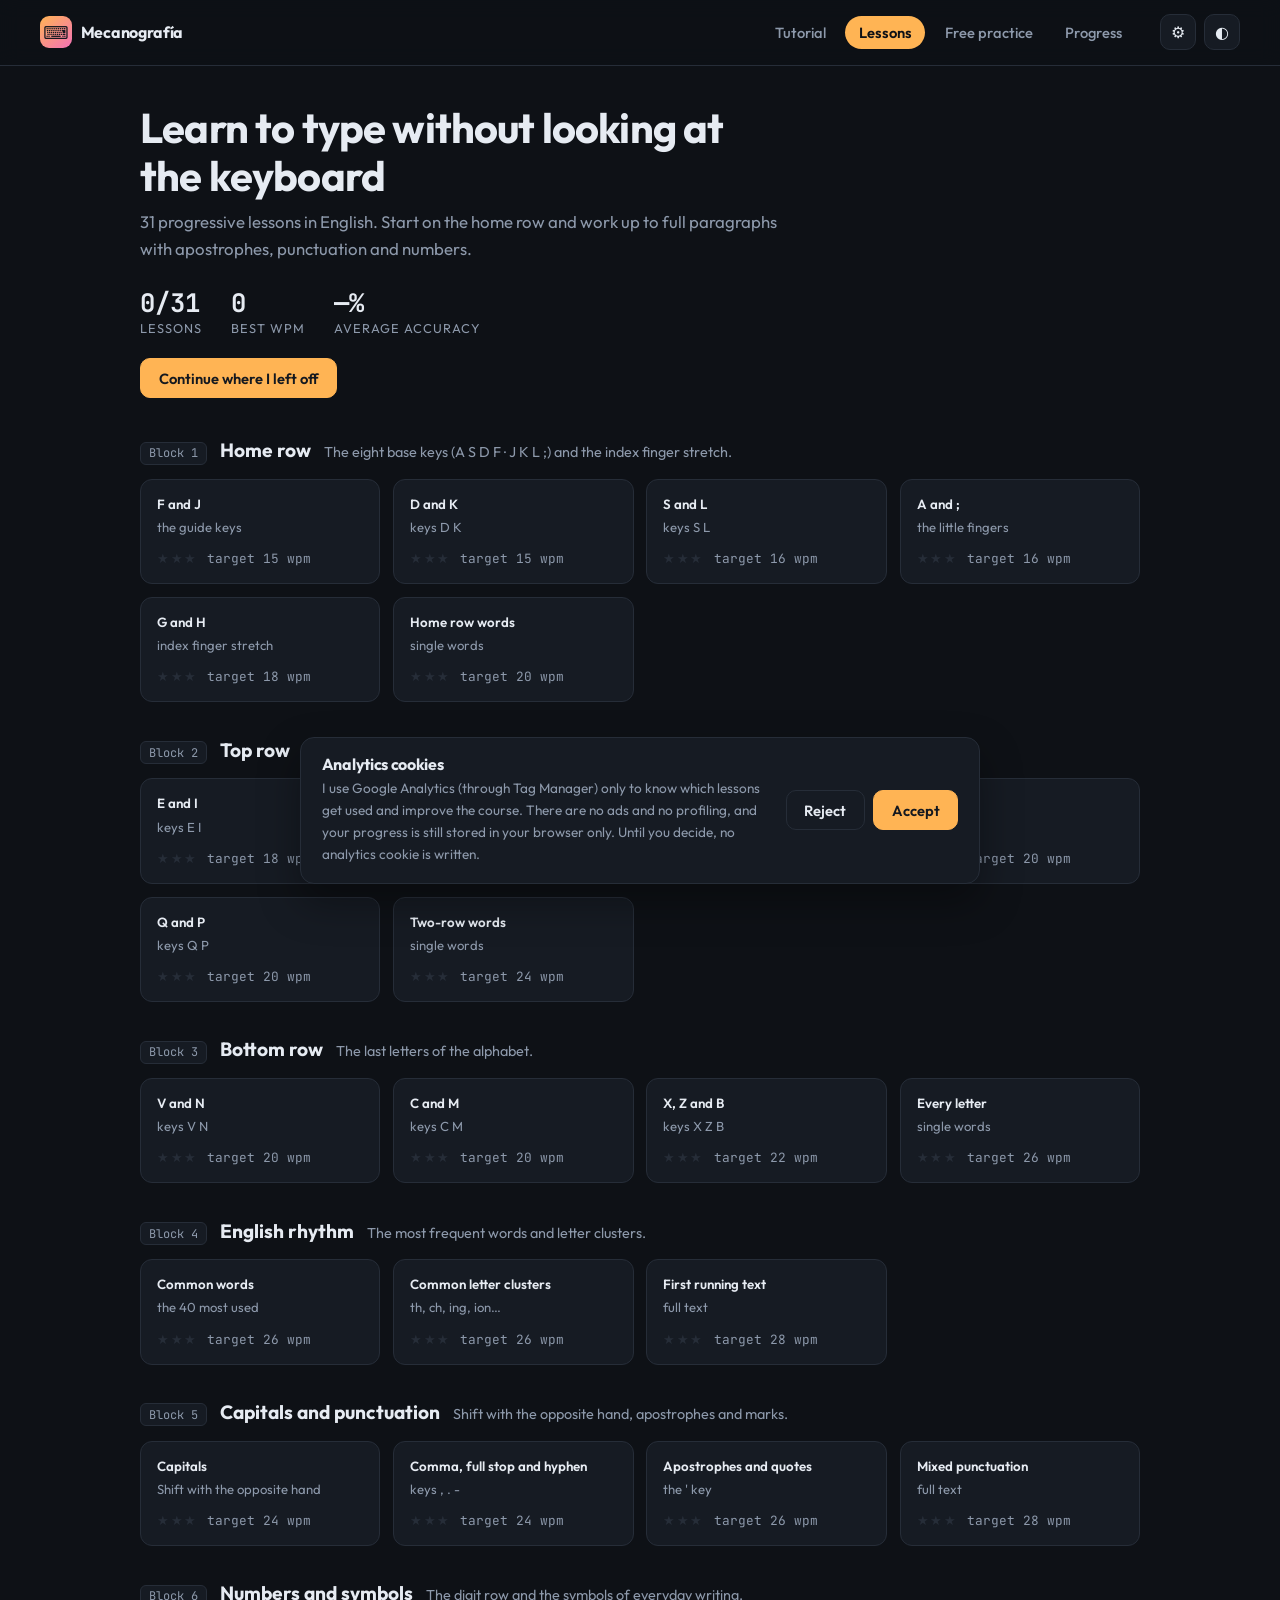
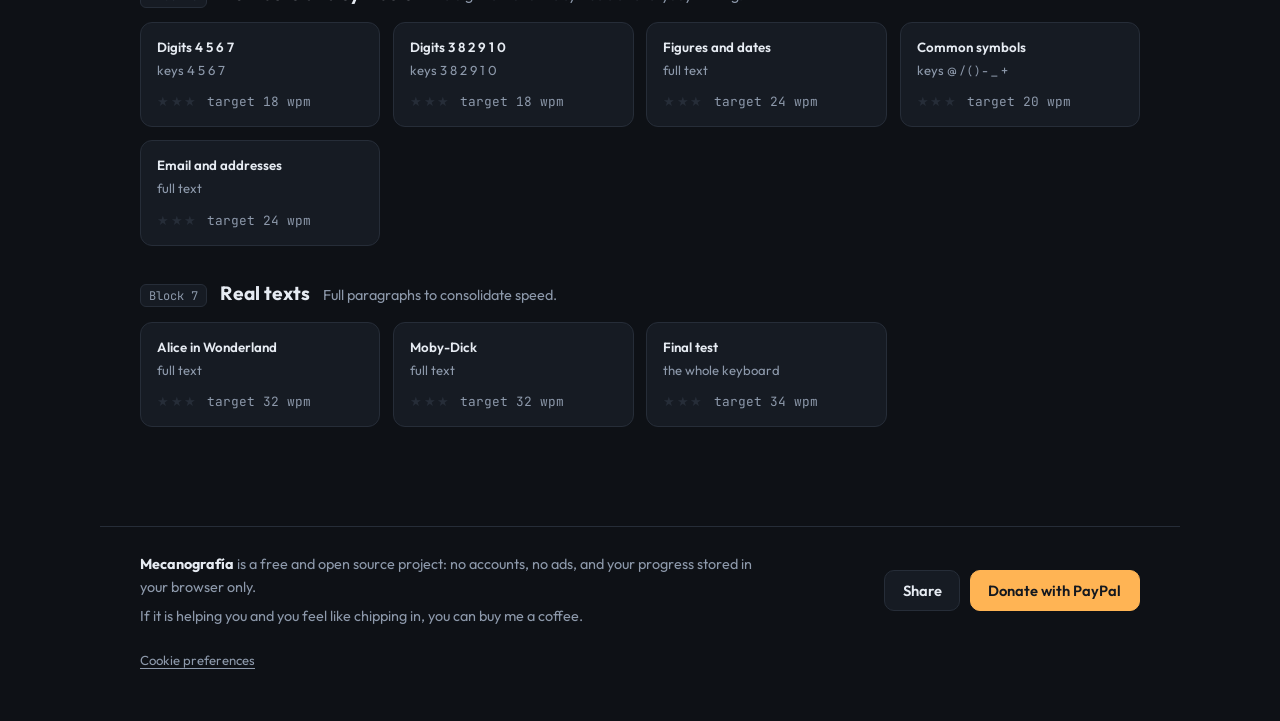
==== commit 4f140dd9: "Keep exercises within reach of the chosen keyboard The course followed the keyboard alone, and the f" ====
--- a/en/index.html
+++ b/en/index.html
@@ -285,6 +285,7 @@
             placeholder="Type or paste your text here…"
             data-i18n-attr="placeholder:free.placeholder"
           ></textarea>
+          <p class="field__hint field__hint--warn" id="free-warning" hidden></p>
           <div class="panel__actions">
             <button class="button button--primary" id="free-start" type="button" data-i18n="free.start">Start</button>
             <button class="button" id="free-sample" type="button" data-i18n="free.sample">Sample text</button>
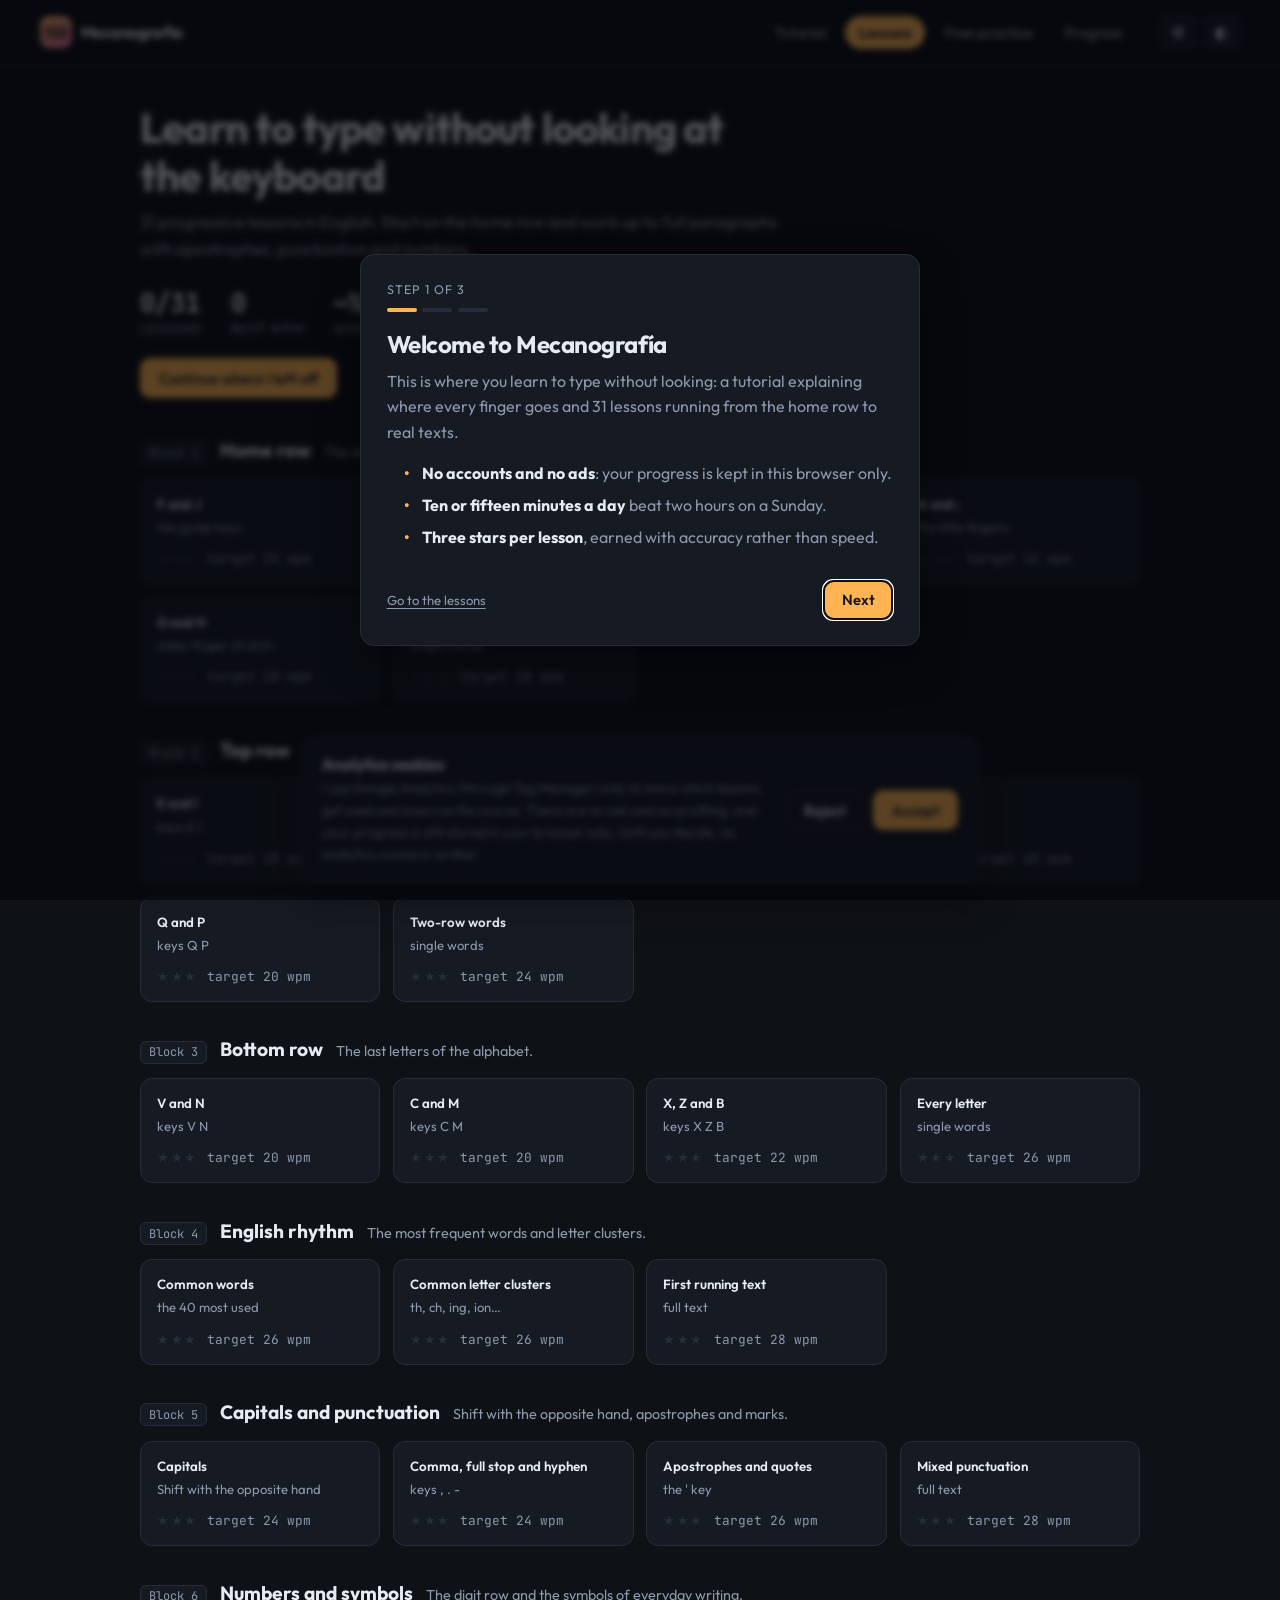
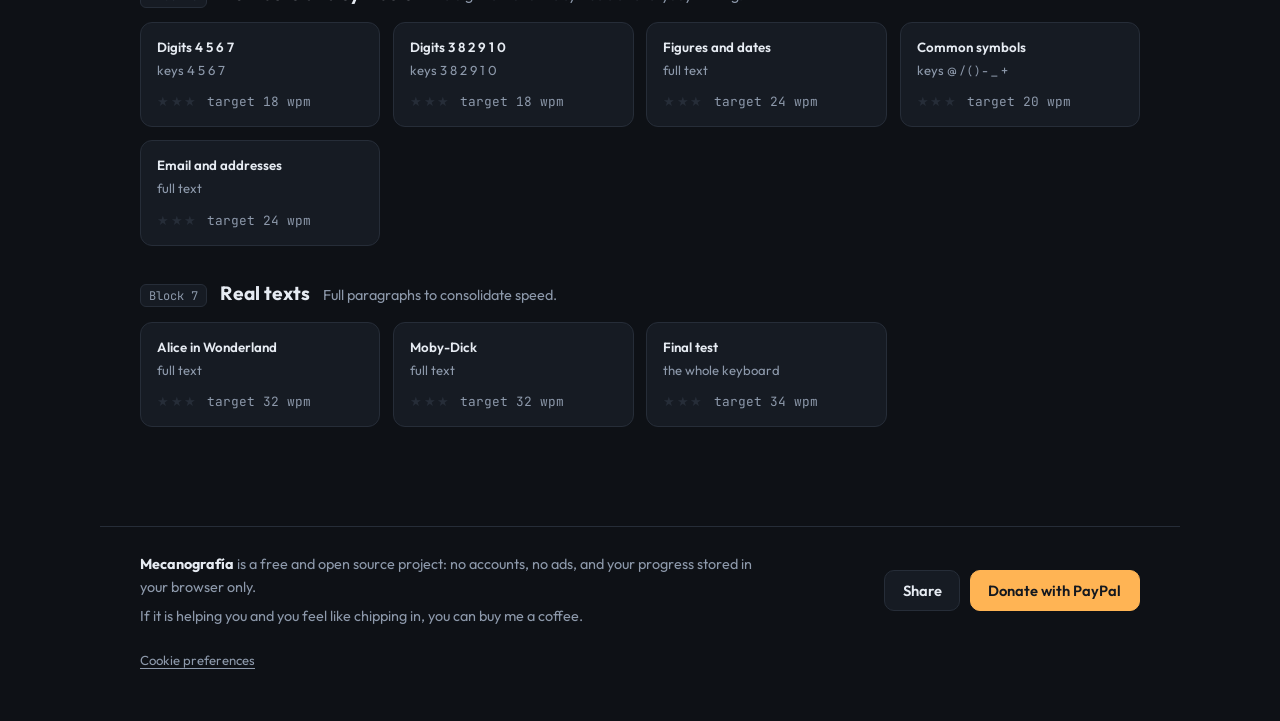
==== commit 3aa2d2e1: "Greet a first visit with the tutorial Someone landing here for the first time got the lesson grid an" ====
--- a/en/index.html
+++ b/en/index.html
@@ -48,7 +48,7 @@
     <meta property="og:title" content="Mecanografía — learn to type without looking" />
     <meta property="og:description" content="Free touch typing course for the Spanish and English keyboard: finger placement tutorial, 31 progressive lessons, on-screen keyboard and speed statistics." />
     <meta property="og:url" content="https://dibanez.github.io/mecanografia/en/" />
-    <meta property="og:image" content="https://dibanez.github.io/mecanografia/og.png" />
+    <meta property="og:image" content="https://dibanez.github.io/mecanografia/en/og.png" />
     <meta property="og:image:width" content="1200" />
     <meta property="og:image:height" content="630" />
     <meta property="og:locale" content="en_GB" />
@@ -77,15 +77,15 @@
     <!-- End Google Tag Manager (noscript) -->
 
     <header class="topbar">
-      <a class="brand" href="#/lecciones">
+      <a class="brand" href="#/lessons" data-i18n-attr="href:route.lessons">
         <span class="brand__mark">⌨</span>
         <span class="brand__name">Mecanografía</span>
       </a>
       <nav class="nav">
-        <a class="nav__link" href="#/tutorial" data-view="tutorial" data-i18n="nav.tutorial">Tutorial</a>
-        <a class="nav__link" href="#/lecciones" data-view="lessons" data-i18n="nav.lessons">Lessons</a>
-        <a class="nav__link" href="#/libre" data-view="free" data-i18n="nav.free">Free practice</a>
-        <a class="nav__link" href="#/progreso" data-view="progress" data-i18n="nav.progress">Progress</a>
+        <a class="nav__link" href="#/tutorial" data-view="tutorial" data-i18n="nav.tutorial" data-i18n-attr="href:route.tutorial">Tutorial</a>
+        <a class="nav__link" href="#/lessons" data-view="lessons" data-i18n="nav.lessons" data-i18n-attr="href:route.lessons">Lessons</a>
+        <a class="nav__link" href="#/free" data-view="free" data-i18n="nav.free" data-i18n-attr="href:route.free">Free practice</a>
+        <a class="nav__link" href="#/progress" data-view="progress" data-i18n="nav.progress" data-i18n-attr="href:route.progress">Progress</a>
       </nav>
       <div class="topbar__actions">
         <a class="language-offer" id="language-offer" href="./" hidden></a>
@@ -117,10 +117,25 @@
       <section class="view" id="view-tutorial" hidden>
         <div class="hero">
           <h1 data-i18n="tutorial.title">How to start touch typing</h1>
-          <p data-i18n-html="tutorial.intro">Typing without looking is a motor skill: you do not understand it, you train it. These seven steps are everything you need to know before the first lesson. You are practising with the <b id="tutorial-layout-name">—</b> layout on a <b id="tutorial-form-name">—</b> keyboard; you can change both in Settings.</p>
+          <p data-i18n-html="tutorial.intro">Typing without looking is a motor skill: you do not understand it, you train it. These eight steps are everything you need to know before the first lesson.</p>
         </div>
 
         <ol class="steps">
+          <li class="step">
+            <h2 data-i18n="tutorial.setup.title">Tell it which keyboard you have</h2>
+            <p data-i18n-html="tutorial.setup.lead">The on-screen keyboard draws the layout you pick, not the one your computer is set to. If they disagree, it will teach you keys that are somewhere else. You set it in the <b>⚙</b> button at the top right, and it is remembered in this browser.</p>
+            <ul class="checklist checklist--plain">
+              <li data-i18n-html="tutorial.setup.layout"><b>Layout</b>: which character each key types. It has to be the one your operating system is set to, which is not always the one printed on the keys. To settle it, press the key to the right of <kbd>L</kbd>: if you get <kbd>ñ</kbd>, it is the Spanish one.</li>
+              <li data-i18n-html="tutorial.setup.form"><b>Keyboard type</b>: only changes the drawing — full size, laptop, Mac, split, ortholinear… Pick the one that looks like yours. On columnar split and Apple boards it also changes which finger owns each key.</li>
+              <li data-i18n-html="tutorial.setup.language"><b>Language</b>: the one the page is written in, independent from the keyboard. You can practise the Spanish keyboard with the site in English. Each language has an address of its own, so a link you share opens in the language you were using.</li>
+            </ul>
+            <p class="step__note" data-i18n-html="tutorial.setup.course">The lessons come from both, in this order: first from what your keyboard can type, then from the language of the page. A Spanish keyboard fits both courses, so the language decides; an English one always gets the English course, because the Spanish one is full of ñ and accents that keyboard does not have.</p>
+            <div class="setup-now">
+              <p class="setup-now__state" id="tutorial-settings-state"></p>
+              <button class="button" id="tutorial-settings" type="button" data-i18n="tutorial.setup.open">Open the settings</button>
+            </div>
+          </li>
+
           <li class="step">
             <h2 data-i18n="tutorial.step1.title">Set up your desk</h2>
             <p data-i18n="tutorial.step1.lead">Good posture prevents injuries and, along the way, removes mistakes.</p>
@@ -236,7 +251,7 @@
       <section class="view view--practice" id="view-practice" hidden>
         <div class="practice__head">
           <div>
-            <a class="back-link" href="#/lecciones" data-i18n="practice.back">← Lessons</a>
+            <a class="back-link" href="#/lessons" data-i18n="practice.back" data-i18n-attr="href:route.lessons">← Lessons</a>
             <h2 id="practice-title">Lección</h2>
             <p class="practice__subtitle" id="practice-subtitle"></p>
           </div>
@@ -357,6 +372,58 @@
       </div>
     </section>
 
+    <!-- Welcome tour: shown once, the first time someone opens the site -->
+    <dialog class="welcome" id="welcome-dialog">
+      <p class="welcome__step-count" id="welcome-count"></p>
+      <div class="welcome__dots" id="welcome-dots" aria-hidden="true"></div>
+
+      <div class="welcome__body">
+        <div class="welcome__step" data-step="1">
+          <h2 data-i18n="welcome.hello.title">Welcome to Mecanografía</h2>
+          <p data-i18n="welcome.hello.body">This is where you learn to type without looking: a tutorial explaining where every finger goes and 31 lessons running from the home row to real texts.</p>
+          <ul class="checklist checklist--plain">
+            <li data-i18n-html="welcome.hello.item1"><b>No accounts and no ads</b>: your progress is kept in this browser only.</li>
+            <li data-i18n-html="welcome.hello.item2"><b>Ten or fifteen minutes a day</b> beat two hours on a Sunday.</li>
+            <li data-i18n-html="welcome.hello.item3"><b>Three stars per lesson</b>, earned with accuracy rather than speed.</li>
+          </ul>
+        </div>
+
+        <div class="welcome__step" data-step="2" hidden>
+          <h2 data-i18n="welcome.keyboard.title">First, tell me which keyboard you have</h2>
+          <p data-i18n="welcome.keyboard.body">The on-screen keyboard draws the layout you pick, not the one your computer is set to. If they disagree, it will teach you keys that are not where it says.</p>
+          <label class="field">
+            <span class="field__label" data-i18n="settings.layout">Keyboard layout</span>
+            <select class="select" id="welcome-layout"></select>
+          </label>
+          <label class="field">
+            <span class="field__label" data-i18n="settings.form">Keyboard type</span>
+            <select class="select" id="welcome-form"></select>
+          </label>
+          <div class="welcome__preview"><div class="keyboard" id="welcome-keyboard" aria-hidden="true"></div></div>
+          <p class="step__note" data-i18n-html="welcome.keyboard.note">Not sure? Press the key to the right of <kbd>L</kbd>: if you get <kbd>ñ</kbd>, you are on the Spanish layout. All of this can be changed later from the <b>⚙</b> button up top.</p>
+        </div>
+
+        <div class="welcome__step" data-step="3" hidden>
+          <h2 data-i18n="welcome.tutorial.title">Start with the tutorial</h2>
+          <p data-i18n="welcome.tutorial.body">Eight steps, three minutes to read, covering what no single lesson teaches on its own:</p>
+          <ul class="checklist">
+            <li data-i18n-html="welcome.tutorial.item1"><b>Posture</b>: chair, elbows, wrists and screen height.</li>
+            <li data-i18n-html="welcome.tutorial.item2"><b>The home row</b>: where the hands rest and how to find it again without looking, by feeling for the bumps on <kbd>F</kbd> and <kbd>J</kbd>.</li>
+            <li data-i18n-html="welcome.tutorial.item3"><b>Which keys belong to each finger</b>, on your own keyboard in colour, with the hand guide.</li>
+            <li data-i18n-html="welcome.tutorial.item4"><b>Capitals with the opposite hand</b> and one thumb dedicated to the space bar.</li>
+            <li data-i18n-html="welcome.tutorial.item5"><b>How to practise</b> and the mistakes beginners repeat the most.</li>
+          </ul>
+          <p class="step__note" data-i18n-html="welcome.tutorial.note">If you would rather type right away, go to the lessons: the tutorial stays in the top bar.</p>
+        </div>
+      </div>
+
+      <div class="welcome__actions">
+        <button class="link-button" id="welcome-skip" type="button" data-i18n="welcome.skip">Go to the lessons</button>
+        <button class="button" id="welcome-back" type="button" data-i18n="welcome.back" hidden>Back</button>
+        <button class="button button--primary" id="welcome-next" type="button" autofocus data-i18n="welcome.next">Next</button>
+      </div>
+    </dialog>
+
     <!-- Settings: interface language, layout and physical keyboard shape -->
     <dialog class="settings" id="settings-dialog">
       <h2 data-i18n="settings.title">Settings</h2>
--- a/css/styles.css
+++ b/css/styles.css
@@ -278,39 +278,48 @@
 
 /* ---------------------------------------------------- keyboard and hands */
 .guide { display: grid; grid-template-columns: minmax(0, 1fr); gap: 1.2rem; }
-@media (min-width: 900px) { .guide { grid-template-columns: 210px minmax(0, 1fr); align-items: center; } }
+@media (min-width: 900px) {
+  .guide { grid-template-columns: 210px minmax(0, 1fr); align-items: center; }
+  /* With the hands hidden the board takes the whole width instead of a gap. */
+  .guide:has(.hands[hidden]) { grid-template-columns: minmax(0, 1fr); }
+}
 
 .keyboard {
   --key-unit: 40px;
   display: flex;
   align-items: flex-start;
-  gap: 16px;
-  background: var(--bg-elevated);
-  border: 1px solid var(--border);
-  border-radius: var(--radius);
-  padding: 10px;
+  gap: calc(var(--key-unit) * 0.4);
+  background: var(--bg-elevated);
+  border: 1px solid var(--border);
+  border-radius: var(--radius);
+  padding: calc(var(--key-unit) * 0.25);
+  /* A last resort: the view fits the board to its width before this bites. */
   overflow-x: auto;
 }
 .keyboard[hidden], .hands[hidden] { display: none; }
 
 .keyboard__section { flex: 0 0 auto; display: flex; flex-direction: column; }
-.keyboard__lines { display: flex; flex-direction: column; gap: 5px; }
-.keyboard__row { display: flex; gap: 5px; }
-.keyboard__column { display: flex; flex-direction: column; gap: 5px; }
+.keyboard__lines { display: flex; flex-direction: column; gap: calc(var(--key-unit) * 0.125); }
+.keyboard__row { display: flex; gap: calc(var(--key-unit) * 0.125); }
+.keyboard__column { display: flex; flex-direction: column; gap: calc(var(--key-unit) * 0.125); }
 
 /* Columnar boards stagger each column by the length of its finger. */
-.keyboard__section--columns .keyboard__lines { flex-direction: row; gap: 5px; align-items: flex-start; }
+.keyboard__section--columns .keyboard__lines {
+  flex-direction: row;
+  gap: calc(var(--key-unit) * 0.125);
+  align-items: flex-start;
+}
 .keyboard__section--columns .keyboard__column {
   transform: translateY(calc(var(--offset, 0) * var(--key-unit)));
 }
 /* Columns are shifted with a transform, so the cluster clears the deepest one. */
-.keyboard__thumbs { display: flex; gap: 5px; margin-top: calc(var(--key-unit) * 0.45); }
+.keyboard__thumbs { display: flex; gap: calc(var(--key-unit) * 0.125); margin-top: calc(var(--key-unit) * 0.45); }
 .keyboard__thumbs .key { font-size: 0.6rem; }
 .keyboard__thumbs--left { justify-content: flex-end; transform: rotate(7deg); transform-origin: top right; }
 .keyboard__thumbs--right { justify-content: flex-start; transform: rotate(-7deg); transform-origin: top left; }
 
 /* Two-piece boards: a wider gap and a hint of tenting. */
-.keyboard--split { gap: 34px; padding: 18px 14px; }
+.keyboard--split { gap: calc(var(--key-unit) * 0.85); padding: calc(var(--key-unit) * 0.45) calc(var(--key-unit) * 0.35); }
 .keyboard--split .keyboard__section { transform-origin: bottom center; }
 .keyboard--split .keyboard__section[data-section='left'] { transform: rotate(-2.5deg); }
 .keyboard--split .keyboard__section[data-section='right'] { transform: rotate(2.5deg); }
@@ -319,12 +328,13 @@
   flex: 0 0 auto;
   width: calc(var(--key-unit) * var(--w, 1));
   height: var(--key-unit);
-  border-radius: 7px;
+  border-radius: calc(var(--key-unit) * 0.18);
   border: 1px solid var(--border);
   background: var(--bg-sunken);
   color: var(--text-muted);
   font-family: var(--font-mono);
-  font-size: 0.72rem;
+  /* Shrinks with the board, but never past what a letter needs to be read. */
+  font-size: max(8.5px, calc(var(--key-unit) * 0.29));
   line-height: 1.15;
   white-space: pre-line;
   text-align: center;
@@ -336,20 +346,27 @@
   transition: background 0.08s ease, color 0.08s ease, transform 0.08s ease;
 }
 .key--spacer { visibility: hidden; }
+.key__shift { opacity: 0.75; }
+/* Too small for both levels: only the character the key types unshifted. */
+.keyboard--tight .key__shift { display: none; }
 /* Laptop and Apple boards stack ↑ and ↓ in the height of a single key. */
-.key-stack { flex: 0 0 auto; display: flex; flex-direction: column; gap: 2px; }
-.key--half { height: calc((var(--key-unit) - 2px) / 2); font-size: 0.5rem; border-radius: 5px; }
-.key--glyph { font-family: var(--font-ui); font-size: 0.95rem; }
-.key--half.key--glyph { font-size: 0.7rem; }
+.key-stack { flex: 0 0 auto; display: flex; flex-direction: column; gap: calc(var(--key-unit) * 0.05); }
+.key--half {
+  height: calc((var(--key-unit) - var(--key-unit) * 0.05) / 2);
+  font-size: max(7px, calc(var(--key-unit) * 0.2));
+  border-radius: calc(var(--key-unit) * 0.13);
+}
+.key--glyph { font-family: var(--font-ui); font-size: max(11px, calc(var(--key-unit) * 0.38)); }
+.key--half.key--glyph { font-size: max(8px, calc(var(--key-unit) * 0.28)); }
 .key--half.key--home::after { display: none; }
 .key--layer { border-style: dashed; }
-@media (max-width: 700px) { .keyboard { --key-unit: 32px; } .key { font-size: 0.62rem; } }
+
 
 .key--home::after {
   content: '';
   position: absolute;
-  bottom: 5px;
-  width: 12px;
+  bottom: calc(var(--key-unit) * 0.12);
+  width: calc(var(--key-unit) * 0.3);
   height: 2px;
   border-radius: 2px;
   background: currentColor;
@@ -449,6 +466,40 @@
   * { animation: none !important; transition: none !important; }
 }
 
+/* -------------------------------------------------------------- welcome */
+.welcome {
+  border: 1px solid var(--border);
+  border-radius: var(--radius);
+  background: var(--bg-elevated);
+  color: var(--text);
+  box-shadow: var(--shadow);
+  padding: 1.6rem;
+  max-width: 560px;
+  width: calc(100vw - 2rem);
+}
+.welcome::backdrop { background: rgb(4 6 10 / 65%); backdrop-filter: blur(3px); }
+/* Only the open dialog turns into a column: `display` would beat the `[open]`
+   rule the browser uses to hide a closed one. */
+.welcome[open] { display: flex; flex-direction: column; max-height: calc(100vh - 2rem); }
+.welcome__body { overflow-y: auto; }
+.welcome__step-count { font-size: 0.78rem; text-transform: uppercase; letter-spacing: 0.08em; color: var(--text-muted); margin: 0 0 0.5rem; }
+.welcome__dots { display: flex; gap: 0.35rem; margin-bottom: 1.2rem; }
+.welcome__dot { width: 30px; height: 4px; border-radius: 999px; background: var(--border); }
+.welcome__dot.is-active { background: var(--accent); }
+.welcome__step[hidden] { display: none; }
+.welcome__step h2 { margin-bottom: 0.6rem; }
+.welcome__step > :last-child { margin-bottom: 0; }
+.welcome__preview { margin-bottom: 1rem; }
+.welcome__preview .keyboard { max-height: 32vh; overflow-y: auto; }
+.welcome__actions { display: flex; flex: none; align-items: center; gap: 0.6rem; margin-top: 1.4rem; }
+#welcome-skip { margin-right: auto; }
+
+@media (max-width: 560px) {
+  .welcome__actions { flex-wrap: wrap; }
+  #welcome-skip { margin-right: 0; width: 100%; text-align: left; }
+  .welcome__actions .button { flex: 1; }
+}
+
 /* ------------------------------------------------------------- settings */
 .settings {
   border: 1px solid var(--border);
@@ -470,9 +521,7 @@
 .field__hint--warn { border-left: 2px solid var(--accent); padding-left: 0.7rem; }
 
 .settings__preview { margin-bottom: 1.2rem; }
-.settings__preview .keyboard { --key-unit: 26px; padding: 10px; gap: 12px; }
-.settings__preview .keyboard--split { gap: 22px; padding: 14px 10px; }
-.settings__preview .key { font-size: 0.6rem; }
+.settings__preview .keyboard { max-height: 42vh; overflow-y: auto; }
 
 .settings__group { border: 1px solid var(--border); border-radius: 10px; padding: 0.8rem 1rem; margin: 0 0 1.2rem; }
 .settings__group legend { font-size: 0.78rem; text-transform: uppercase; letter-spacing: 0.08em; color: var(--text-muted); padding: 0 0.4rem; }
@@ -516,6 +565,20 @@
 @media (max-width: 640px) { .language-offer { display: none; } }
 
 /* -------------------------------------------------------------- tutorial */
+.setup-now {
+  display: flex;
+  align-items: center;
+  justify-content: space-between;
+  gap: 1rem;
+  flex-wrap: wrap;
+  margin-top: 1rem;
+  padding: 0.9rem 1rem;
+  border: 1px solid var(--border);
+  border-radius: 12px;
+  background: var(--bg-sunken);
+}
+.setup-now__state { margin: 0; font-size: 0.9rem; }
+.setup-now__state b { color: var(--text); }
 .steps { list-style: none; counter-reset: step; margin: 0 0 1.5rem; padding: 0; }
 .step {
   counter-increment: step;
@@ -561,6 +624,8 @@
 }
 .checklist li::before { content: '✓'; position: absolute; left: 0; color: var(--ok); font-weight: 700; }
 .checklist--warn li::before { content: '✗'; color: var(--error); }
+/* Not advice to tick off, but the three things there are to choose. */
+.checklist--plain li::before { content: '•'; color: var(--accent); }
 .checklist b { color: var(--text); }
 
 .homerow { display: flex; gap: 1.6rem; flex-wrap: wrap; margin: 0 0 1rem; }
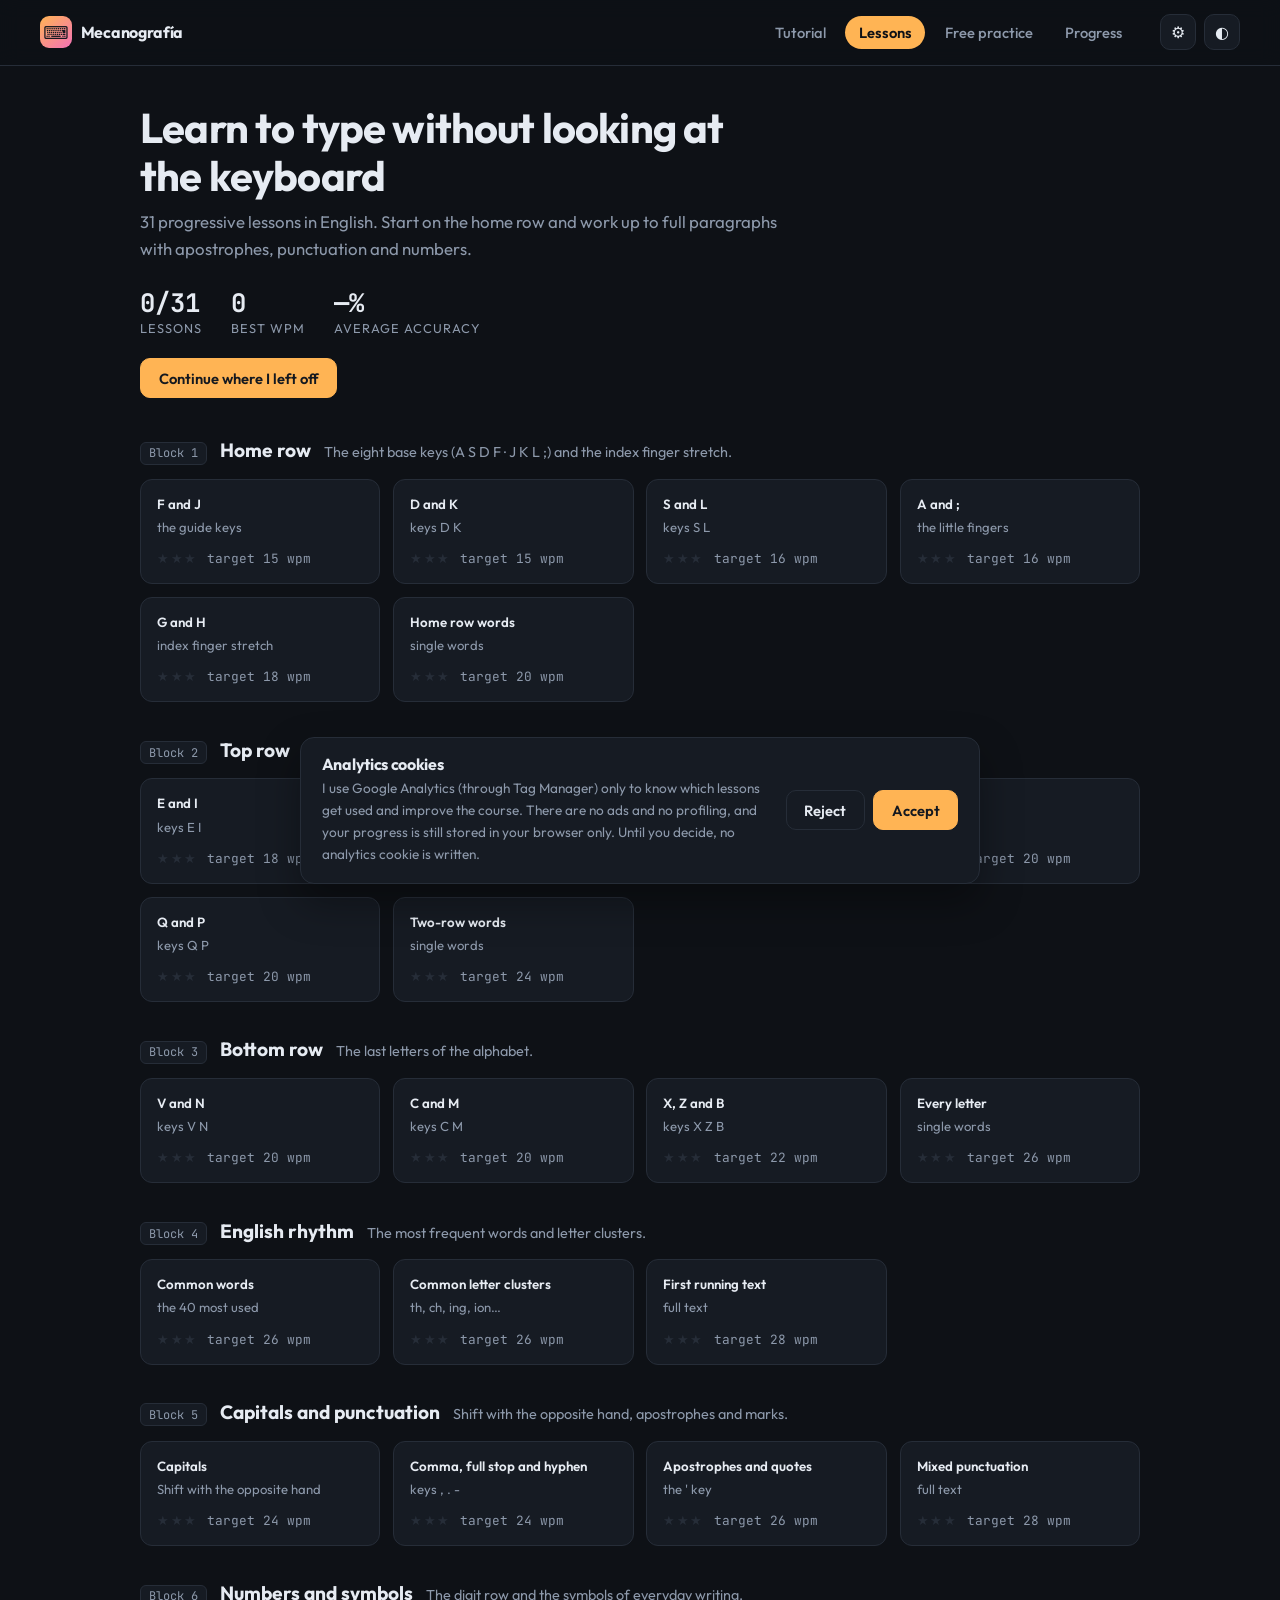
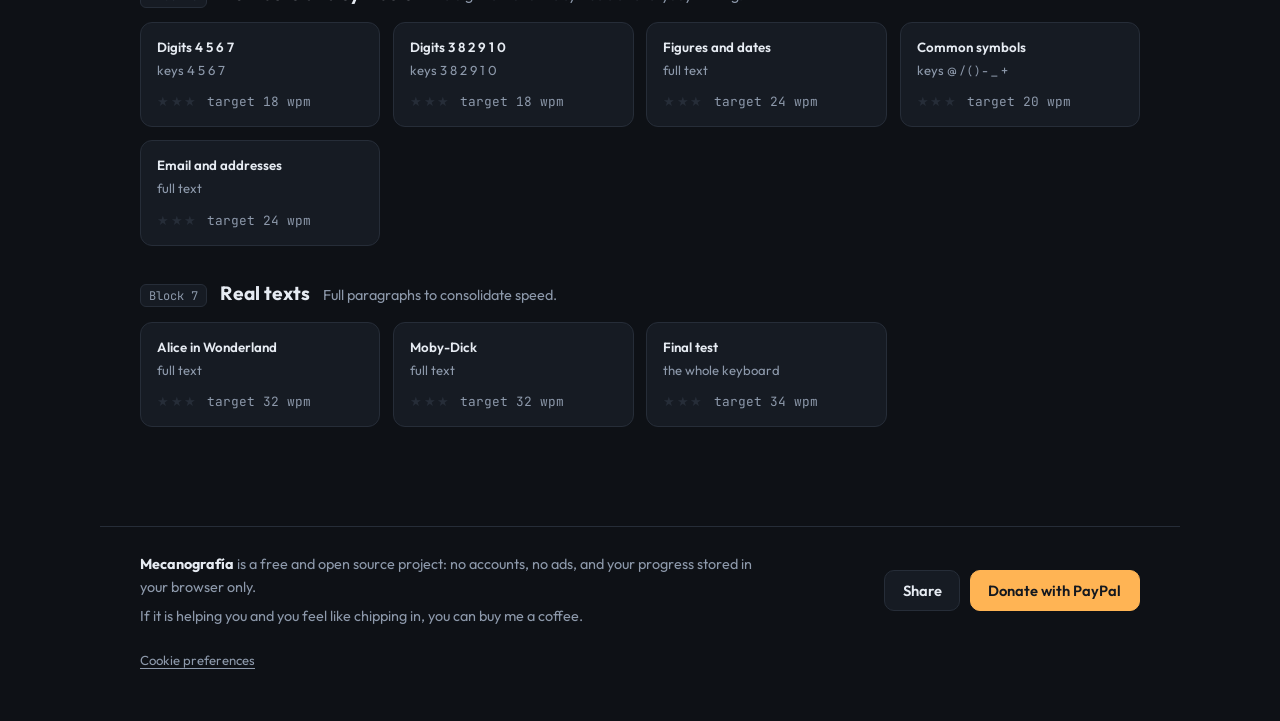
==== commit b3233f95: "Work out the layout from a couple of key presses Asking a beginner to name their keyboard layout ask" ====
--- a/en/index.html
+++ b/en/index.html
@@ -399,8 +399,12 @@
             <span class="field__label" data-i18n="settings.form">Keyboard type</span>
             <select class="select" id="welcome-form"></select>
           </label>
+          <div class="detect">
+            <button class="button" id="detect-start" type="button" data-i18n="detect.start">Work it out by pressing keys</button>
+            <p class="detect__status" id="detect-status" hidden></p>
+          </div>
           <div class="welcome__preview"><div class="keyboard" id="welcome-keyboard" aria-hidden="true"></div></div>
-          <p class="step__note" data-i18n-html="welcome.keyboard.note">Not sure? Press the key to the right of <kbd>L</kbd>: if you get <kbd>ñ</kbd>, you are on the Spanish layout. All of this can be changed later from the <b>⚙</b> button up top.</p>
+          <p class="step__note" data-i18n-html="welcome.keyboard.note">It has to be the layout your operating system is set to, which is not always the one printed on the keys. All of this can be changed later from the <b>⚙</b> button up top.</p>
         </div>
 
         <div class="welcome__step" data-step="3" hidden>
--- a/css/styles.css
+++ b/css/styles.css
@@ -489,6 +489,9 @@
 .welcome__step[hidden] { display: none; }
 .welcome__step h2 { margin-bottom: 0.6rem; }
 .welcome__step > :last-child { margin-bottom: 0; }
+.detect { display: flex; align-items: baseline; gap: 0.8rem; flex-wrap: wrap; margin-bottom: 1rem; }
+.detect__status { flex: 1 1 220px; margin: 0; font-size: 0.85rem; line-height: 1.45; }
+.detect__status[hidden] { display: none; }
 .welcome__preview { margin-bottom: 1rem; }
 .welcome__preview .keyboard { max-height: 32vh; overflow-y: auto; }
 .welcome__actions { display: flex; flex: none; align-items: center; gap: 0.6rem; margin-top: 1.4rem; }
